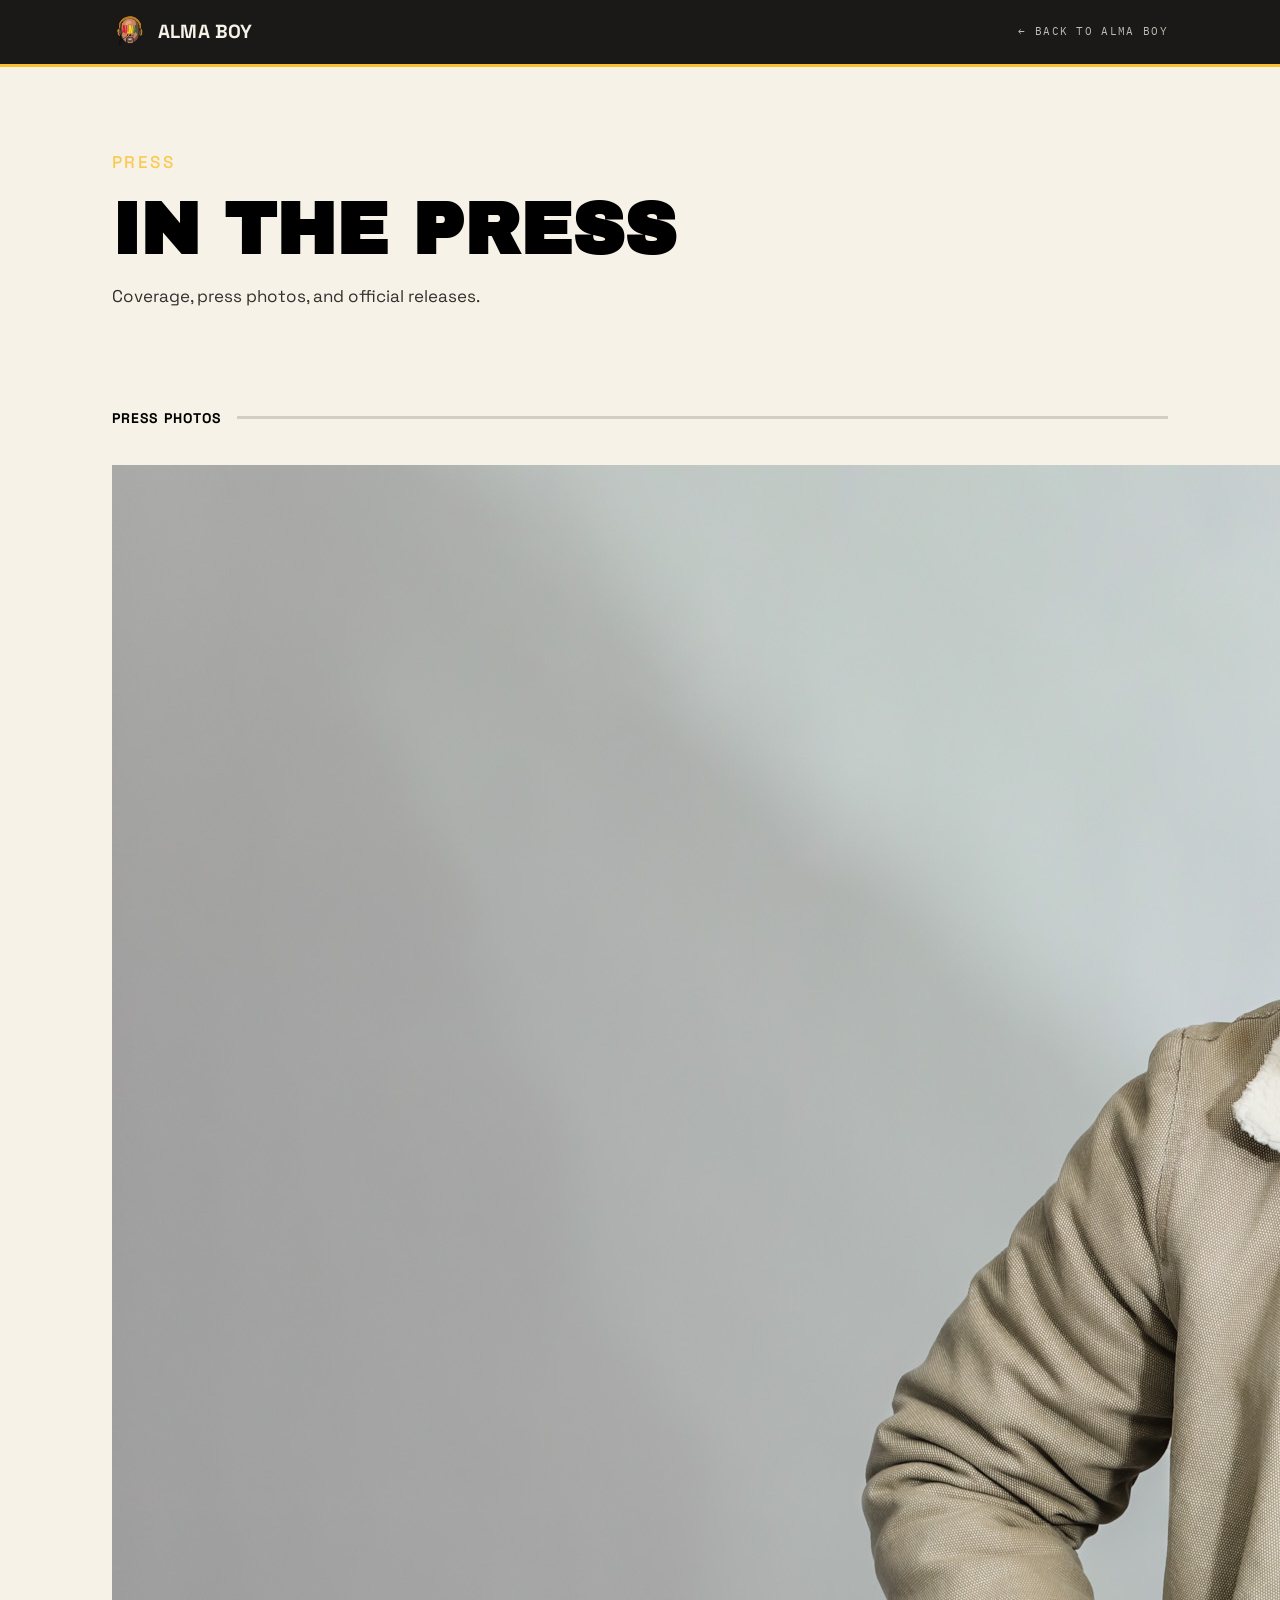
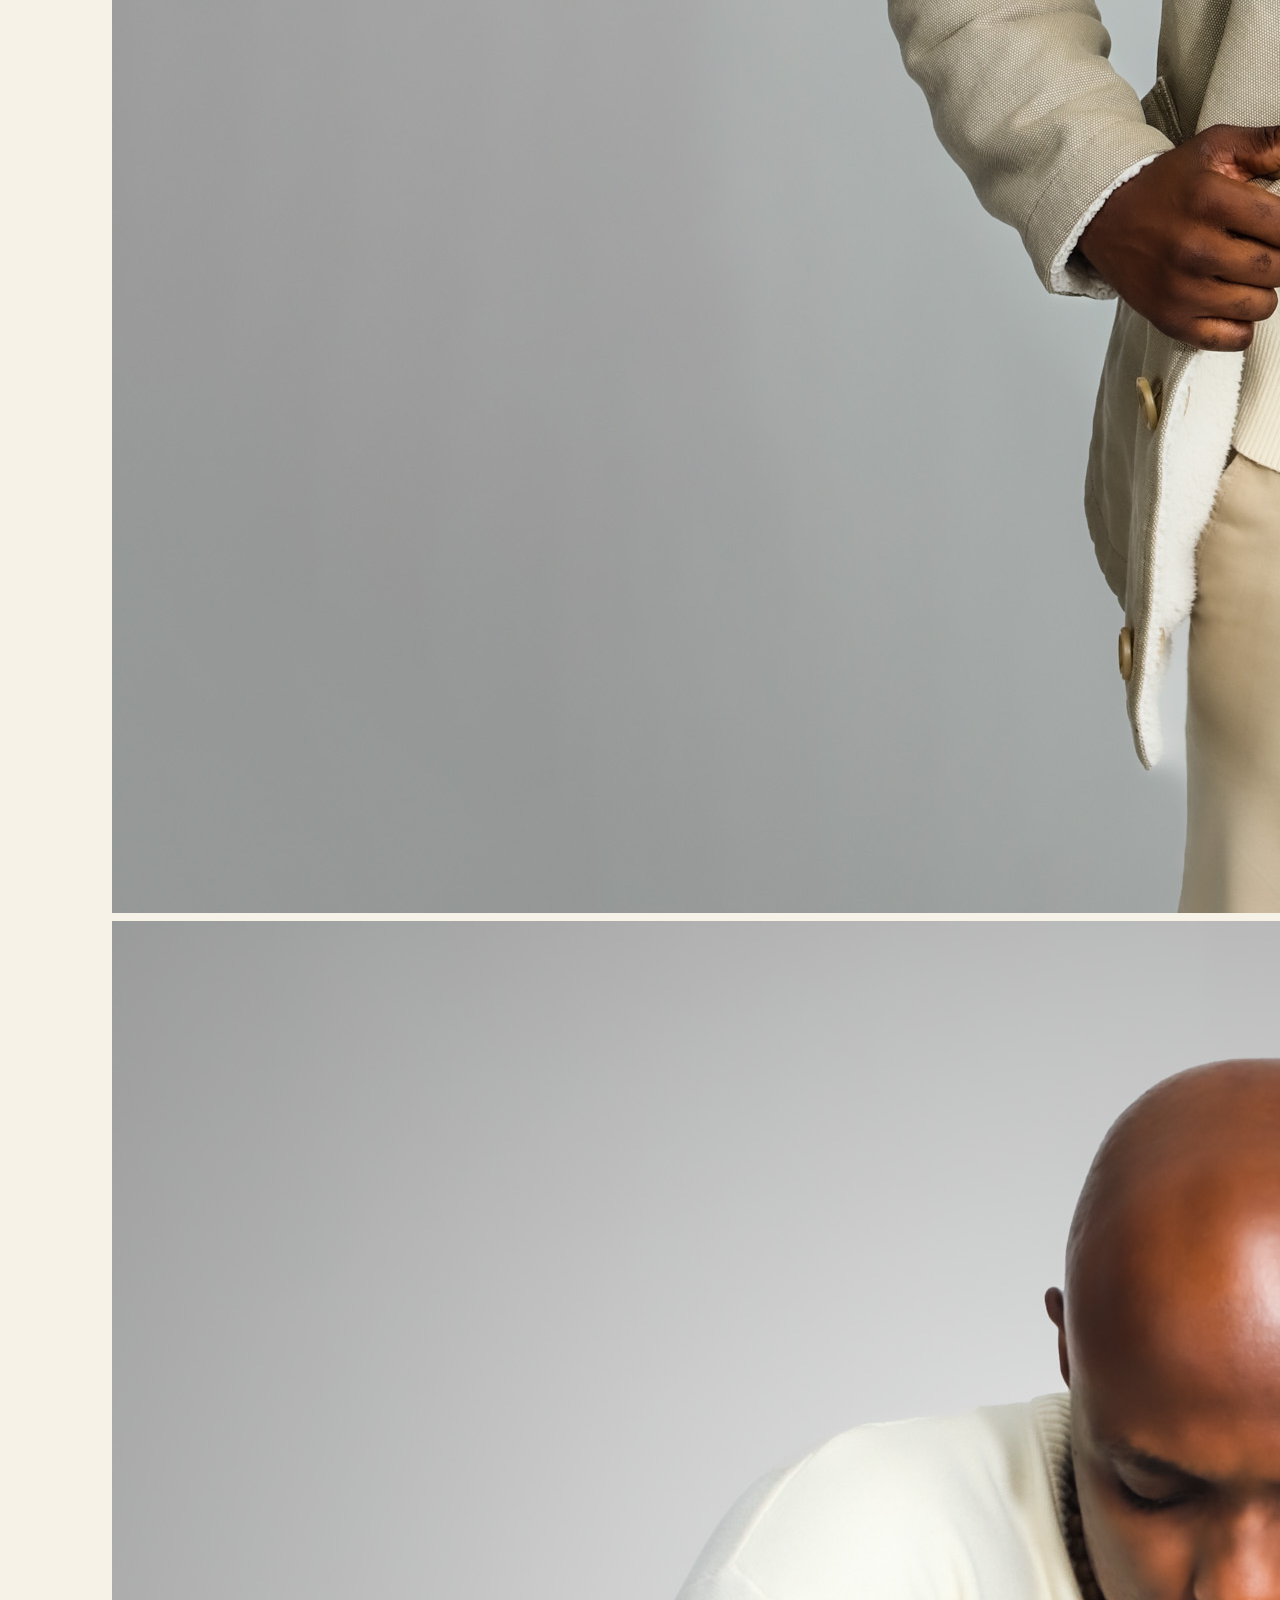
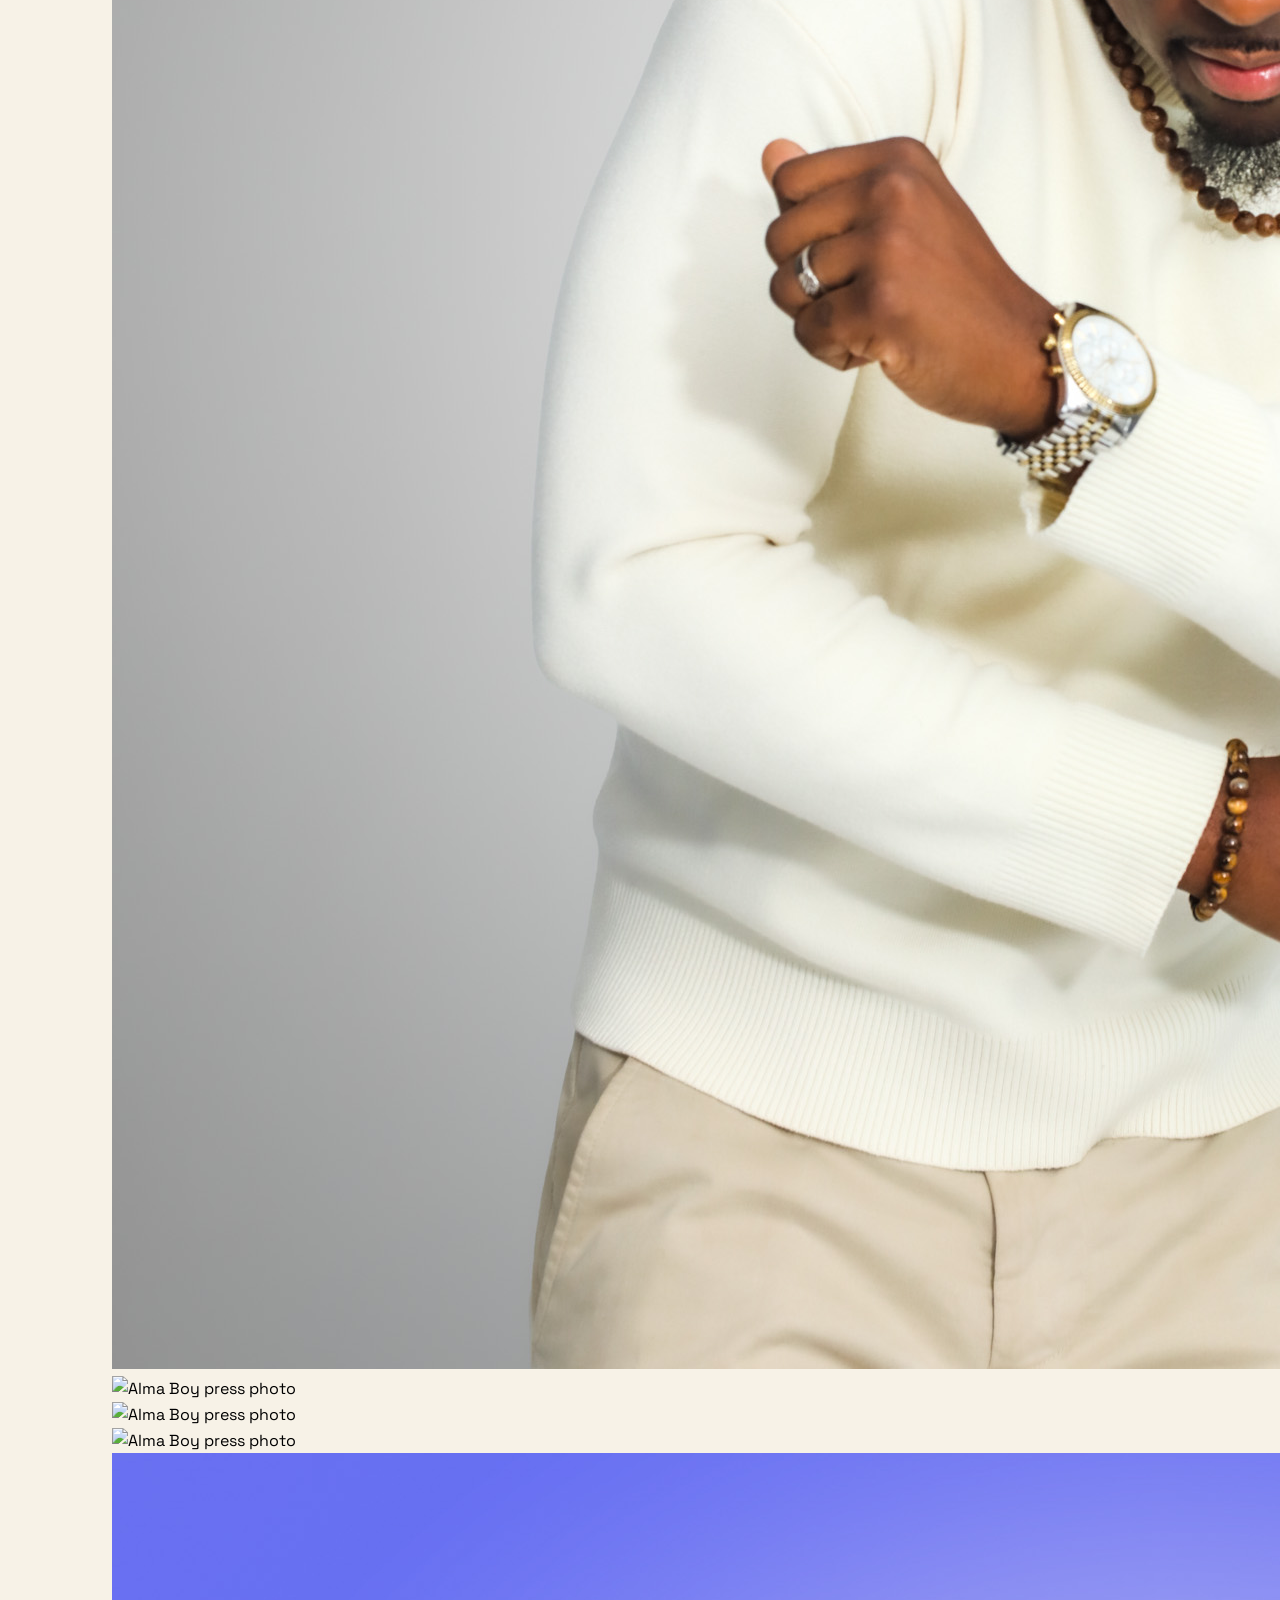
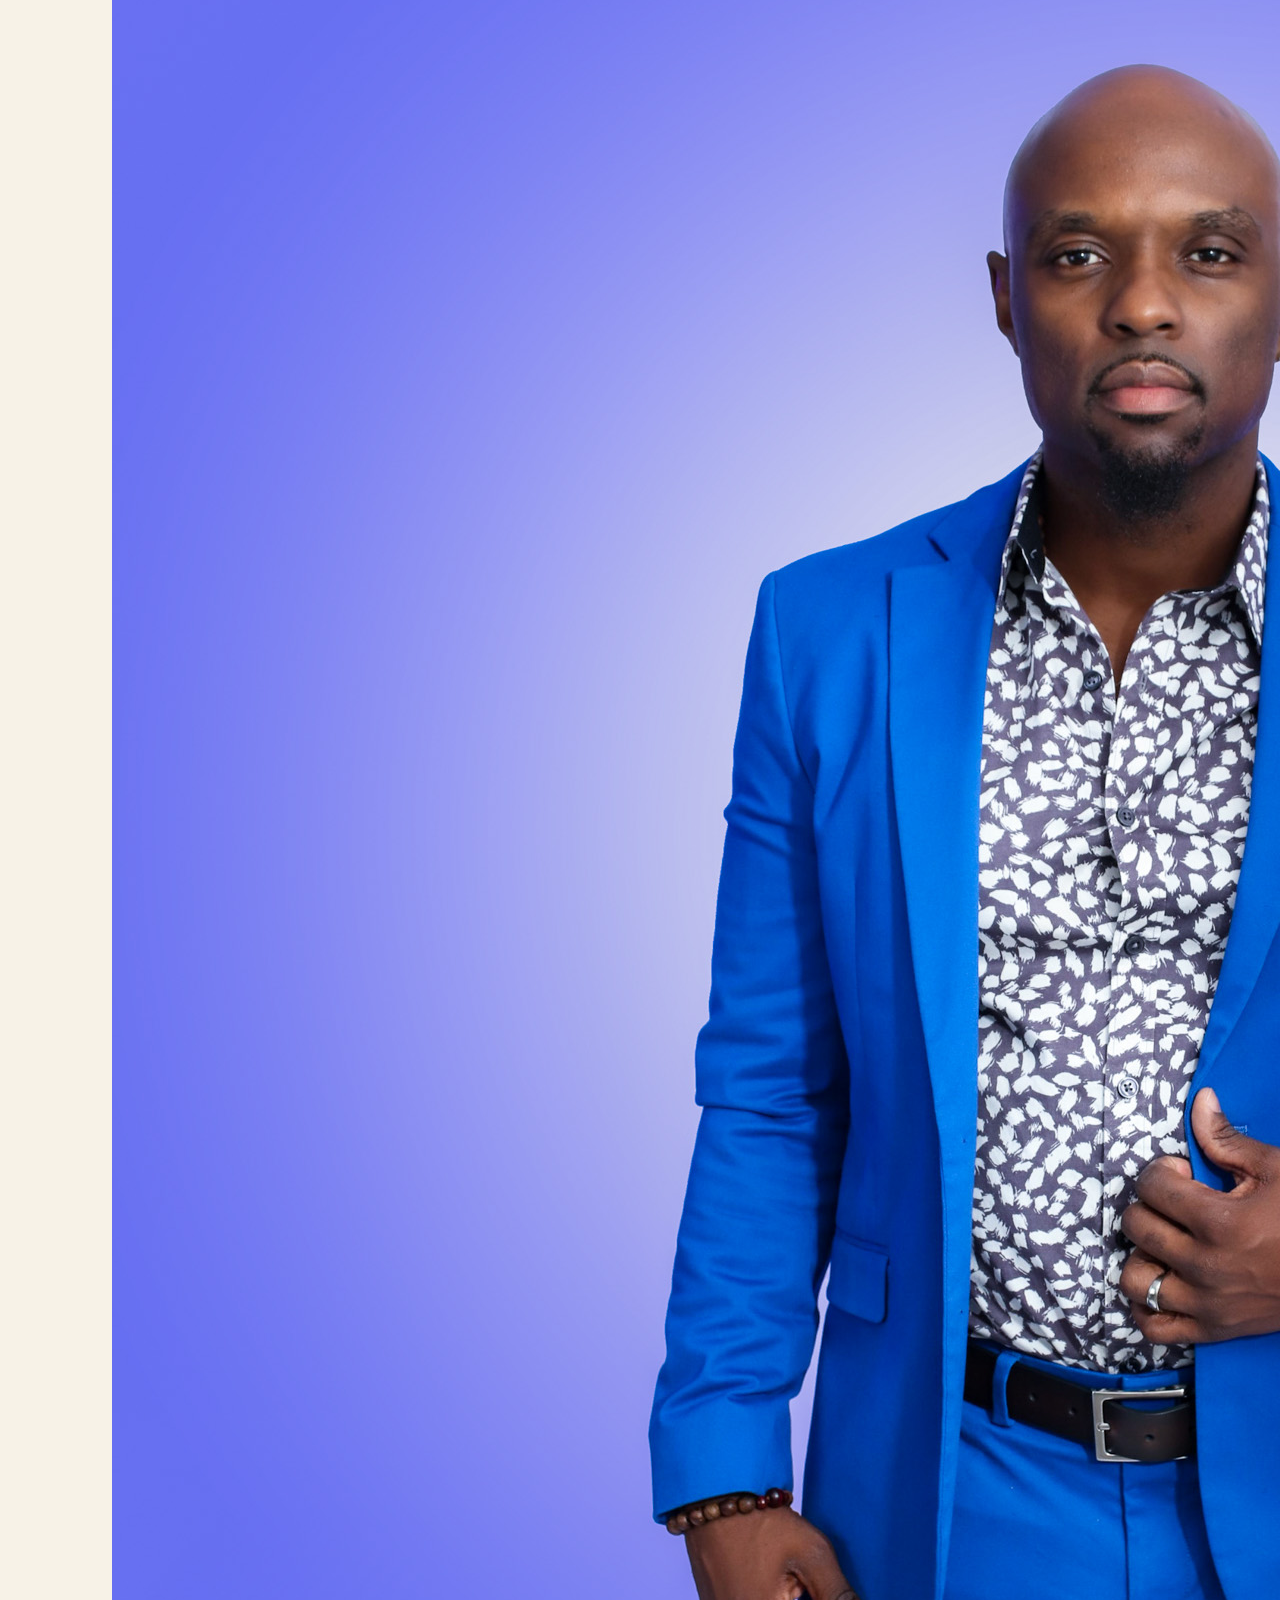
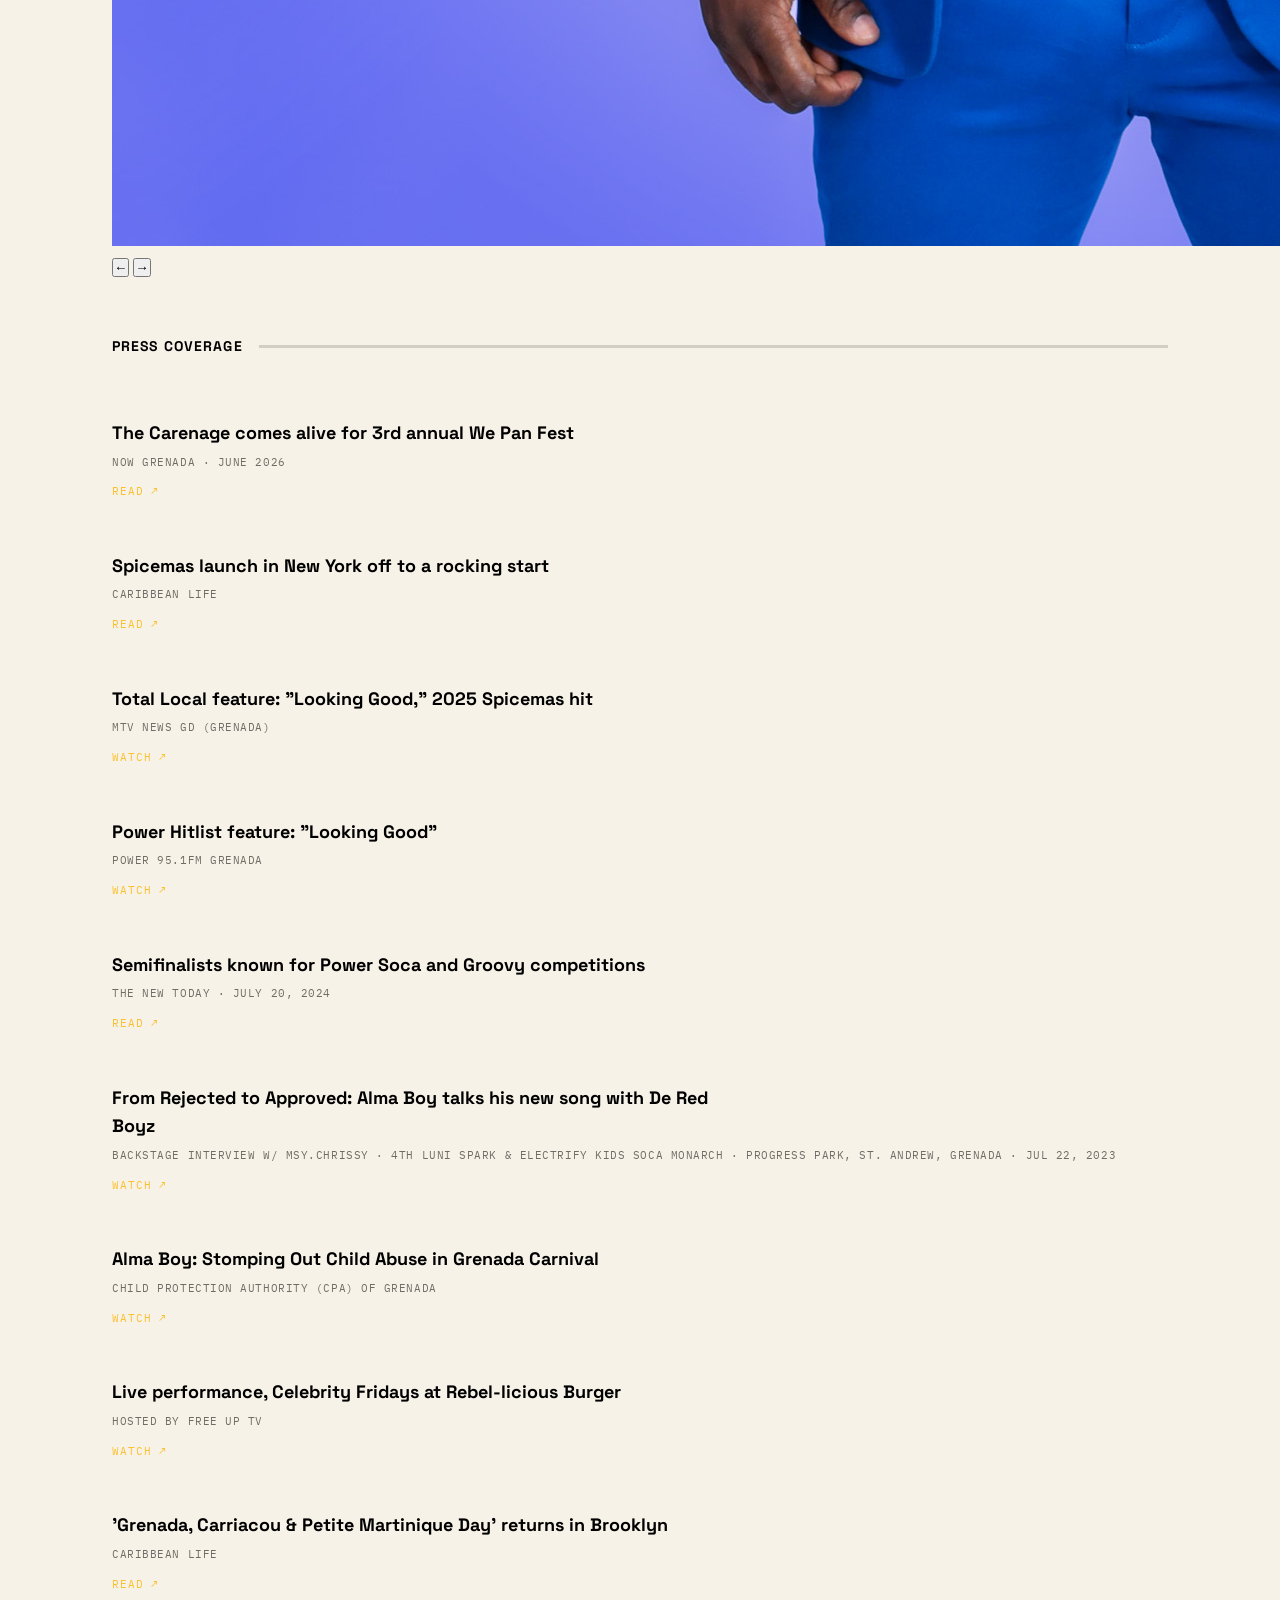
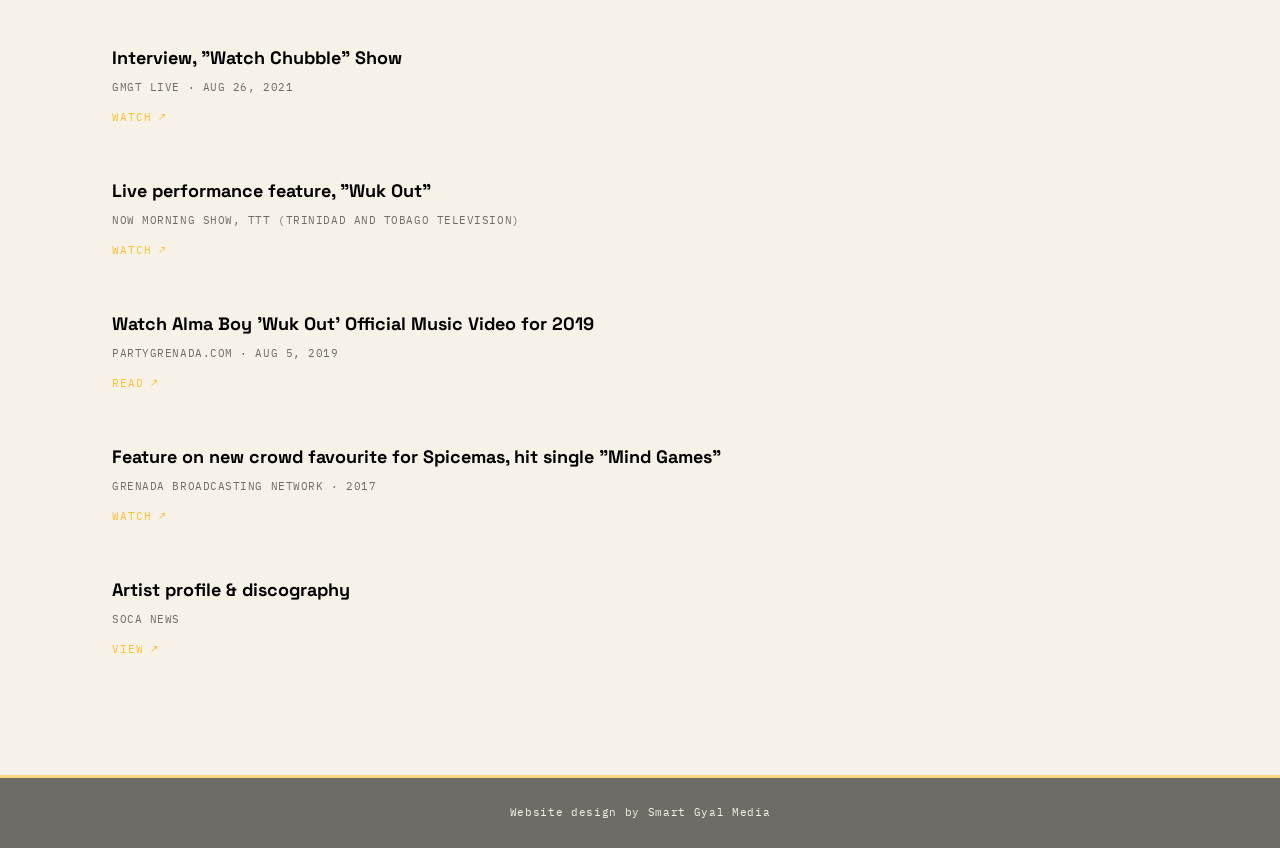
==== press.html @ 11a3b1d7 "almaboy website" ====
<!DOCTYPE html>
<html lang="en">
<head>

  <meta charset="UTF-8">
  <meta name="viewport" content="width=device-width, initial-scale=1.0">
  <title>Alma Boy — Press</title>

  <!-- Fonts -->
  <link rel="preconnect" href="https://fonts.googleapis.com">
  <link rel="preconnect" href="https://fonts.gstatic.com" crossorigin>
  <link href="https://fonts.googleapis.com/css2?family=Archivo+Black&family=Space+Grotesk:wght@400;500;700&family=IBM+Plex+Mono:wght@400;500&display=swap" rel="stylesheet">

  <!-- Site stylesheet (shared by every page) -->
  <link rel="stylesheet" href="css/style.css">

</head>
<body>


  <!-- ============================================================
       NAV
       ============================================================ -->

  <nav>
    <div class="wrap">

      <a href="index.html" class="nav-mark">
        <img class="nav-logo" src="images/logo.png" alt="Alma Boy logo">
        Alma Boy
      </a>

      <a href="index.html" class="back-link">&#8592; Back to Alma Boy</a>

    </div>
  </nav>


  <!-- ============================================================
       PAGE HEADER
       ============================================================ -->

  <header class="page-head">
    <div class="wrap">

      <p class="kicker-label">Press</p>
      <h1>In The Press</h1>
      <p>Coverage, press photos, and official releases.</p>

    </div>
  </header>


  <!-- ============================================================
       MAIN CONTENT
       ============================================================ -->

  <main>
    <div class="wrap">


      <!-- ============================================================
           PRESS PHOTOS
           Same photos as the homepage carousel, full size, downloadable.
           ============================================================ -->

      <div class="eyebrow-row" style="margin-top:0;"><h2>Press photos</h2><div class="rule"></div></div>

      <div class="gallery-carousel" id="pressPhotoCarousel">

        <div class="slide photo-tile">
          <img src="images/press-1.jpg" alt="Alma Boy press photo">
          <a href="images/press-1.jpg" download class="download-link">Download &#8595;</a>
        </div>

        <div class="slide photo-tile">
          <img src="images/press-2.jpg" alt="Alma Boy press photo">
          <a href="images/press-2.jpg" download class="download-link">Download &#8595;</a>
        </div>

        <div class="slide photo-tile">
          <img src="images/press-3.jpg" alt="Alma Boy press photo">
          <a href="images/press-3.jpg" download class="download-link">Download &#8595;</a>
        </div>

        <div class="slide photo-tile">
          <img src="images/press-4.jpg" alt="Alma Boy press photo">
          <a href="images/press-4.jpg" download class="download-link">Download &#8595;</a>
        </div>

        <div class="slide photo-tile">
          <img src="images/press-5.jpg" alt="Alma Boy press photo">
          <a href="images/press-5.jpg" download class="download-link">Download &#8595;</a>
        </div>

        <div class="slide photo-tile">
          <img src="images/press-6.jpg" alt="Alma Boy press photo">
          <a href="images/press-6.jpg" download class="download-link">Download &#8595;</a>
        </div>

      </div>

      <div class="carousel-controls">
        <div class="carousel-arrows">
          <button class="carousel-btn" id="pressPrev" aria-label="Previous photo">&#8592;</button>
          <button class="carousel-btn" id="pressNext" aria-label="Next photo">&#8594;</button>
        </div>
      </div>


      <!-- ============================================================
           PRESS COVERAGE
           Most recent first.
           ============================================================ -->

        <div class="eyebrow-row" style="margin-top:56px;"><h2>Press coverage</h2><div class="rule"></div></div>

      <div class="press-list">

        <div class="press-row">
          <div>
            <div class="press-headline">The Carenage comes alive for 3rd annual We Pan Fest</div>
            <div class="press-meta">NOW Grenada &middot; June 2026</div>
          </div>
          <a class="press-link" href="https://nowgrenada.com/2026/06/the-carenage-comes-alive-for-3rd-annual-we-pan-fest/" target="_blank" rel="noopener">Read &#8599;</a>
        </div>

        <div class="press-row">
          <div>
            <div class="press-headline">Spicemas launch in New York off to a rocking start</div>
            <div class="press-meta">Caribbean Life</div>
          </div>
          <a class="press-link" href="https://www.caribbeanlife.com/spicemas-launches-new-york-off-to-a-rocking-start/" target="_blank" rel="noopener">Read &#8599;</a>
        </div>

        <div class="press-row">
          <div>
            <div class="press-headline">Total Local feature: "Looking Good," 2025 Spicemas hit</div>
            <div class="press-meta">MTV News GD (Grenada)</div>
          </div>
          <a class="press-link" href="https://www.facebook.com/watch/?v=1730804671146435" target="_blank" rel="noopener">Watch &#8599;</a>
        </div>

        <div class="press-row">
          <div>
            <div class="press-headline">Power Hitlist feature: "Looking Good"</div>
            <div class="press-meta">Power 95.1FM Grenada</div>
          </div>
          <a class="press-link" href="https://www.facebook.com/reel/682459907607374" target="_blank" rel="noopener">Watch &#8599;</a>
        </div>

        <div class="press-row">
          <div>
            <div class="press-headline">Semifinalists known for Power Soca and Groovy competitions</div>
            <div class="press-meta">The New Today &middot; July 20, 2024</div>
          </div>
          <a class="press-link" href="https://www.thenewtodaygrenada.com/local-news/semifinalists-known-for-power-soca-and-groovy-competitions/" target="_blank" rel="noopener">Read &#8599;</a>
        </div>

        <div class="press-row">
          <div>
            <div class="press-headline">From Rejected to Approved: Alma Boy talks his new song with De Red Boyz</div>
            <div class="press-meta">Backstage interview w/ Msy.chrissy &middot; 4th Luni Spark &amp; Electrify Kids Soca Monarch &middot; Progress Park, St. Andrew, Grenada &middot; Jul 22, 2023</div>
          </div>
          <a class="press-link" href="https://www.youtube.com/watch?v=nxQoPe0f6sI" target="_blank" rel="noopener">Watch &#8599;</a>
        </div>

        <div class="press-row">
          <div>
            <div class="press-headline">Alma Boy: Stomping Out Child Abuse in Grenada Carnival</div>
            <div class="press-meta">Child Protection Authority (CPA) of Grenada</div>
          </div>
          <a class="press-link" href="https://www.tiktok.com/@cpagrenada/video/7410411896655940870" target="_blank" rel="noopener">Watch &#8599;</a>
        </div>

        <div class="press-row">
          <div>
            <div class="press-headline">Live performance, Celebrity Fridays at Rebel-licious Burger</div>
            <div class="press-meta">Hosted by Free Up TV</div>
          </div>
          <a class="press-link" href="https://www.youtube.com/watch?v=X0GKJT1b2WU" target="_blank" rel="noopener">Watch &#8599;</a>
        </div>

        <div class="press-row">
          <div>
            <div class="press-headline">'Grenada, Carriacou &amp; Petite Martinique Day' returns in Brooklyn</div>
            <div class="press-meta">Caribbean Life</div>
          </div>
          <a class="press-link" href="https://www.caribbeanlife.com/grenada-carriacou-petite-martinique-day-returns-in-brooklyn/" target="_blank" rel="noopener">Read &#8599;</a>
        </div>

        <div class="press-row">
          <div>
            <div class="press-headline">Interview, "Watch Chubble" Show</div>
            <div class="press-meta">GMGT Live &middot; Aug 26, 2021</div>
          </div>
          <a class="press-link" href="https://www.youtube.com/watch?v=lAfJ-Vy4jiY" target="_blank" rel="noopener">Watch &#8599;</a>
        </div>

        <div class="press-row">
          <div>
            <div class="press-headline">Live performance feature, "Wuk Out"</div>
            <div class="press-meta">NOW Morning Show, TTT (Trinidad and Tobago Television)</div>
          </div>
          <a class="press-link" href="https://www.facebook.com/watch/?v=806679196411560" target="_blank" rel="noopener">Watch &#8599;</a>
        </div>

        <div class="press-row">
          <div>
            <div class="press-headline">Watch Alma Boy 'Wuk Out' Official Music Video for 2019</div>
            <div class="press-meta">Partygrenada.com &middot; Aug 5, 2019</div>
          </div>
          <a class="press-link" href="https://www.partygrenada.com/news/watch-alma-boy-wuk-out-official-music-video-for-2019/" target="_blank" rel="noopener">Read &#8599;</a>
        </div>

        <div class="press-row">
          <div>
            <div class="press-headline">Feature on new crowd favourite for Spicemas, hit single "Mind Games"</div>
            <div class="press-meta">Grenada Broadcasting Network &middot; 2017</div>
          </div>
          <a class="press-link" href="https://www.youtube.com/watch?v=8x5-MNEdRbA" target="_blank" rel="noopener">Watch &#8599;</a>
        </div>

        <div class="press-row">
          <div>
            <div class="press-headline">Artist profile &amp; discography</div>
            <div class="press-meta">Soca News</div>
          </div>
          <a class="press-link" href="https://socanews.com/music/artist/alma-boy/" target="_blank" rel="noopener">View &#8599;</a>
        </div>

      </div>


    </div>
  </main>


  <!-- ============================================================
       FOOTER
       ============================================================ -->

  <footer>
    Website design by Smart Gyal Media
  </footer>

<script>
    (function () {
      var car = document.getElementById('pressPhotoCarousel');
      var prev = document.getElementById('pressPrev');
      var next = document.getElementById('pressNext');

      if (car && prev && next) {
        var scrollAmt = function () {
          var slide = car.querySelector('.slide');
          return slide ? slide.offsetWidth + 18 : 300;
        };

        prev.addEventListener('click', function () { car.scrollBy({ left: -scrollAmt(), behavior: 'smooth' }); });
        next.addEventListener('click', function () { car.scrollBy({ left: scrollAmt(), behavior: 'smooth' }); });
      }
    })();
  </script>

</body>
</html>
---- css/style.css ----
/* ==========================================================================
   ALMA BOY — STYLESHEET
   Shared by every page on the site. Sections are ordered to roughly match
   the order things appear on the homepage, top to bottom.
   ========================================================================== */


/* ==========================================================================
   ROOT VARIABLES
   Change a color or font here and it updates everywhere on the site.
   ========================================================================== */

:root {
  --black: #000000;
  --cream: #F7F2E7;
  --gold: #FBC02D;
  --green: #12874B;
  --red: #D62828;

  --font-display: 'Archivo Black', sans-serif;
  --font-head: 'Space Grotesk', sans-serif;
  --font-mono: 'IBM Plex Mono', monospace;
}


/* ==========================================================================
   RESET & BASE
   ========================================================================== */

* {
  margin: 0;
  padding: 0;
  box-sizing: border-box;
}

html {
  scroll-behavior: smooth;
}

body {
  background: var(--cream);
  color: var(--black);
  font-family: var(--font-head);
  font-weight: 400;
  line-height: 1.6;
  overflow-x: hidden;
}

@media (prefers-reduced-motion: reduce) {
  html { scroll-behavior: auto; }
  * {
    animation-duration: 0.01ms !important;
    animation-iteration-count: 1 !important;
    transition-duration: 0.01ms !important;
  }
}

.wrap {
  max-width: 1120px;
  margin: 0 auto;
  padding: 0 32px;
}

section {
  padding: 76px 0;
}


/* ==========================================================================
   TAGS
   Small colored labels used all over the site (e.g. "The artist", "Soca").
   ========================================================================== */

.tag {
  position: relative;
  display: inline-flex;
  align-items: center;
  gap: 8px;
  font-family: var(--font-mono);
  font-size: 11px;
  font-weight: 500;
  letter-spacing: 0.14em;
  text-transform: uppercase;
  padding: 8px 16px;
  border-radius: 2px;
  white-space: nowrap;
}

.tag-gold { background: var(--gold); color: var(--black); }
.tag-green { background: var(--green); color: var(--cream); }
.tag-red { background: var(--red); color: var(--cream); }
.tag-line { background: transparent; border: 1.5px solid currentColor; }


/* ==========================================================================
   NAV
   Sticky bar at the top of every page. Logo + wordmark on the left,
   nav-links on the right (hidden under 720px, no mobile menu built yet).
   ========================================================================== */

nav {
  position: sticky;
  top: 0;
  z-index: 50;
  background: rgba(14, 13, 12, 0.95);
  backdrop-filter: blur(6px);
  border-bottom: 3px solid var(--gold);
}

nav .wrap {
  display: flex;
  align-items: center;
  justify-content: space-between;
  height: 64px;
}

.nav-mark {
  display: flex;
  align-items: center;
  gap: 10px;
  font-family: var(--font-head);
  font-weight: 700;
  color: var(--cream);
  font-size: 19px;
  letter-spacing: 0.01em;
  text-transform: uppercase;
  text-decoration: none;
}

.nav-logo {
  width: 36px;
  height: 36px;
  object-fit: contain;
}

.nav-links {
  display: flex;
  gap: 26px;
  list-style: none;
}

.nav-links a {
  color: var(--cream);
  text-decoration: none;
  font-family: var(--font-mono);
  font-size: 11px;
  letter-spacing: 0.12em;
  text-transform: uppercase;
  opacity: 0.75;
  transition: opacity 0.2s ease;
}

.nav-links a:hover { opacity: 1; }

@media (max-width: 720px) {
  .nav-links { display: none; }
}


/* ==========================================================================
   BUTTONS
   Shared by the hero, booking section, and anywhere else with a CTA.
   ========================================================================== */

.btn {
  display: inline-flex;
  align-items: center;
  gap: 8px;
  font-family: var(--font-mono);
  font-size: 12px;
  font-weight: 500;
  letter-spacing: 0.1em;
  text-transform: uppercase;
  padding: 15px 28px;
  border-radius: 2px;
  text-decoration: none;
  cursor: pointer;
  border: 2px solid transparent;
  transition: transform 0.15s ease;
}

.btn:hover { transform: translateY(-2px); }

.btn-solid { background: var(--gold); color: var(--black); }
.btn-line { border-color: var(--cream); color: var(--cream); }


/* ==========================================================================
   HERO
   ========================================================================== */

.hero {
  background: var(--black);
  color: var(--cream);
  position: relative;
  padding: 80px 0 0;
  overflow: hidden;
  min-height: 600px;
}

.hero-cutout {
  position: absolute;
  right: 1%;
  bottom: 0;
  height: 94%;
  width: auto;
  max-width: 54%;
  object-fit: contain;
  object-position: bottom;
  z-index: 1;
  pointer-events: none;
}

.hero-content {
  position: relative;
  z-index: 2;
  padding-bottom: 64px;
}

.hero-text {
  max-width: 560px;
}

.hero h1 {
  font-family: var(--font-display);
  font-size: clamp(54px, 9vw, 100px);
  line-height: 0.92;
  letter-spacing: -0.01em;
  margin-bottom: 20px;
  text-transform: uppercase;
}

.hero-line {
  font-family: var(--font-head);
  font-weight: 500;
  font-size: 20px;
  max-width: 460px;
  color: var(--cream);
  opacity: 0.92;
  margin-bottom: 14px;
}

.hero-sub {
  font-family: var(--font-mono);
  font-size: 13px;
  letter-spacing: 0.1em;
  color: var(--gold);
  max-width: 440px;
  margin-bottom: 30px;
}

.hero-ctas {
  display: flex;
  gap: 14px;
  flex-wrap: wrap;
}

.hero-spotify {
  max-width: 420px;
  margin-top: 18px;
}

@media (max-width: 820px) {
  .hero-cutout {
    position: static;
    display: block;
    height: auto;
    width: 70%;
    max-width: 320px;
    margin: 0 auto;
  }
  .hero-content { padding-bottom: 0; }
  .hero-text { text-align: center; margin: 0 auto; }
  .hero-line, .hero-sub { max-width: none; }
  .hero-ctas { justify-content: center; }
}


/* ==========================================================================
   PHOTO FRAME
   Shared "angled corner" image treatment, used for the hero cutout's
   frame-mate and anywhere a single portrait needs the signature clip.
   ========================================================================== */

.photo-frame {
  position: relative;
  aspect-ratio: 2 / 3;
  overflow: hidden;
  clip-path: polygon(0 0, 100% 0, 100% 100%, 34px 100%, 0 calc(100% - 34px));
}

.photo-frame img {
  width: 100%;
  height: 100%;
  object-fit: cover;
  object-position: 50% 15%;
  display: block;
}


/* ==========================================================================
   SECTION HEADERS
   The "eyebrow" kicker + rule line used at the top of every section
   (Discography, Videos, Alma Boy Live, Find Him, Press Photos, etc.)
   ========================================================================== */

.eyebrow-row {
  display: flex;
  align-items: center;
  gap: 16px;
  margin-bottom: 36px;
}

.eyebrow-row h2 {
  font-family: var(--font-head);
  font-weight: 700;
  font-size: 14px;
  letter-spacing: 0.08em;
  text-transform: uppercase;
}

.rule {
  flex: 1;
  height: 3px;
  background: currentColor;
  opacity: 0.15;
}

.kicker-label {
  font-family: var(--font-mono);
  font-size: 12px;
  letter-spacing: 0.14em;
  text-transform: uppercase;
  color: var(--gold);
  margin-bottom: 20px;
  font-weight: 500;
}

.see-all-link {
  display: inline-flex;
  align-items: center;
  gap: 8px;
  font-family: var(--font-mono);
  font-size: 12px;
  font-weight: 500;
  letter-spacing: 0.1em;
  text-transform: uppercase;
  color: var(--gold);
  text-decoration: none;
  margin-top: 40px;
  transition: transform 0.15s ease;
}

.see-all-link:hover { transform: translateX(4px); }


/* ==========================================================================
   BIO SECTION
   ========================================================================== */

.bio {
  background: var(--cream);
  position: relative;
  overflow: hidden;
  padding: 76px 0 0;
}

.bio .wrap {
  position: relative;
  z-index: 2;
  padding-bottom: 76px;
}

.bio-image {
  position: absolute;
  right: 1%;
  bottom: 0;
  height: 90%;
  width: auto;
  max-width: 42%;
  z-index: 1;
  pointer-events: none;
}

.bio-image img {
  width: 100%;
  height: 100%;
  object-fit: contain;
  object-position: bottom;
  display: block;
}

.bio-text {
  max-width: 600px;
}

.real-name {
  font-family: var(--font-head);
  font-weight: 700;
  font-size: clamp(22px, 3vw, 32px);
  letter-spacing: 0.01em;
  text-transform: uppercase;
  color: var(--green);
  margin-bottom: 14px;
  margin-top: 20px;
}

.bio-heading {
  font-family: var(--font-display);
  font-size: clamp(30px, 4vw, 44px);
  line-height: 0.98;
  text-transform: uppercase;
  margin-bottom: 26px;
}

.bio-copy-full {
  max-width: 520px;
  margin-bottom: 36px;
}

.bio-copy-full p {
  font-size: 17px;
  font-weight: 400;
  margin-bottom: 20px;
}

.statement {
  font-family: var(--font-head);
  font-weight: 700;
  font-size: 24px;
  max-width: 520px;
  padding-top: 22px;
  border-top: 4px solid var(--gold);
  text-transform: uppercase;
  line-height: 1.25;
}

@media (max-width: 820px) {
  .bio-image {
    position: static;
    height: auto;
    width: 60%;
    max-width: 280px;
    margin: 0 auto 24px;
  }
  .bio .wrap { padding-bottom: 40px; }
  .bio-text { text-align: center; margin: 0 auto; }
}


/* ==========================================================================
   DISCOGRAPHY SECTION
   ========================================================================== */

.discog {
  background: var(--black);
  color: var(--cream);
}

.chip-row {
  display: flex;
  gap: 12px;
  flex-wrap: wrap;
  margin-bottom: 48px;
}

.cover-grid {
  display: grid;
  grid-template-columns: repeat(3, 1fr);
  gap: 20px;
  margin-bottom: 48px;
}

.cover-art {
  aspect-ratio: 1 / 1;
  overflow: hidden;
  margin-bottom: 10px;
}

.cover-art img {
  width: 100%;
  height: 100%;
  object-fit: cover;
  display: block;
  transform: scale(1.06);
}

.cover-item h4 {
  font-family: var(--font-head);
  font-weight: 700;
  font-size: 16px;
  margin-bottom: 4px;
}

.cover-item p {
  font-family: var(--font-mono);
  font-size: 11px;
  letter-spacing: 0.04em;
  opacity: 0.55;
  text-transform: uppercase;
}

/* Used only for tracks that don't have cover art yet. */
.cover-placeholder {
  width: 100%;
  height: 100%;
  border: 1.5px dashed rgba(247, 242, 231, 0.4);
  display: flex;
  flex-direction: column;
  align-items: center;
  justify-content: center;
  gap: 8px;
  background: rgba(247, 242, 231, 0.03);
}

.cover-placeholder svg {
  width: 26px;
  height: 26px;
  stroke: var(--gold);
}

.cover-placeholder span {
  font-family: var(--font-mono);
  font-size: 9px;
  letter-spacing: 0.06em;
  text-transform: uppercase;
  opacity: 0.5;
  text-align: center;
  padding: 0 10px;
}

@media (max-width: 760px) {
  .cover-grid { grid-template-columns: repeat(2, 1fr); }
}

@media (max-width: 480px) {
  .cover-grid { grid-template-columns: 1fr; }
}


/* ==========================================================================
   VIDEOS SECTION
   ========================================================================== */

.videos {
  background: var(--black);
  color: var(--cream);
}

.video-grid {
  display: grid;
  grid-template-columns: 1fr 1fr;
  gap: 32px;
}

.video-frame {
  position: relative;
  aspect-ratio: 16 / 9;
  overflow: hidden;
  background: #000;
}

.video-frame iframe {
  position: absolute;
  top: 0;
  left: 0;
  width: 100%;
  height: 100%;
  border: 0;
  display: block;
}

.video-item h4 {
  font-family: var(--font-head);
  font-weight: 700;
  font-size: 17px;
  margin-top: 16px;
  margin-bottom: 2px;
}

.video-item p {
  font-family: var(--font-mono);
  font-size: 11px;
  letter-spacing: 0.06em;
  text-transform: uppercase;
  opacity: 0.55;
}

@media (max-width: 760px) {
  .video-grid { grid-template-columns: 1fr; }
}


/* ==========================================================================
   ALMA BOY LIVE SECTION
   Horizontal carousel of event flyers.
   ========================================================================== */

.live {
  background: var(--cream);
}

.live-carousel {
  display: flex;
  gap: 18px;
  overflow-x: auto;
  scroll-snap-type: x mandatory;
  padding-bottom: 10px;
  scrollbar-width: none;
}

.live-carousel::-webkit-scrollbar { display: none; }

.live-carousel .flyer-slide {
  flex: 0 0 auto;
  width: 260px;
  scroll-snap-align: start;
}

.live-carousel .flyer-frame {
  aspect-ratio: 4 / 5;
  background: var(--black);
  overflow: hidden;
  display: flex;
  align-items: center;
  justify-content: center;
  clip-path: polygon(0 0, 100% 0, 100% 100%, 20px 100%, 0 calc(100% - 20px));
}

.live-carousel .flyer-frame img {
  width: 100%;
  height: 100%;
  object-fit: contain;
  display: block;
}

.flyer-slide h4 {
  font-family: var(--font-head);
  font-weight: 700;
  font-size: 14px;
  margin-top: 12px;
  margin-bottom: 2px;
}

.flyer-slide p {
  font-family: var(--font-mono);
  font-size: 10px;
  letter-spacing: 0.05em;
  text-transform: uppercase;
  opacity: 0.55;
}


/* ==========================================================================
   FIND HIM SECTION
   "Connect" social cards + "Listen" streaming links.
   ========================================================================== */

.socials {
  background: var(--black);
  color: var(--cream);
}

.social-grid {
  display: grid;
  grid-template-columns: repeat(4, 1fr);
  gap: 18px;
}

.social-card {
  display: flex;
  flex-direction: column;
}

.social-photo {
  aspect-ratio: 1 / 1;
  overflow: hidden;
}

.social-photo img {
  width: 100%;
  height: 100%;
  object-fit: cover;
  object-position: center 25%;
  display: block;
}

.social-info {
  padding: 18px 4px;
  display: flex;
  flex-direction: column;
  gap: 6px;
}

.social-card .platform {
  font-family: var(--font-mono);
  font-size: 11px;
  letter-spacing: 0.12em;
  text-transform: uppercase;
  margin-bottom: 2px;
  font-weight: 500;
}

.social-card .handle {
  font-family: var(--font-head);
  font-weight: 700;
  font-size: 21px;
}

.social-card .subhandle {
  font-family: var(--font-mono);
  font-size: 11px;
  opacity: 0.55;
  margin-bottom: 6px;
}

.social-card a {
  font-family: var(--font-mono);
  font-size: 11px;
  letter-spacing: 0.06em;
  text-transform: uppercase;
  color: var(--cream);
  opacity: 0.75;
  text-decoration: none;
  font-weight: 500;
}

.social-card a:hover { opacity: 1; }

.listen-row {
  display: flex;
  gap: 12px;
  flex-wrap: wrap;
}

.listen-pill {
  font-family: var(--font-mono);
  font-size: 12px;
  font-weight: 500;
  letter-spacing: 0.08em;
  text-transform: uppercase;
  padding: 12px 22px;
  border: 2px solid rgba(247, 242, 231, 0.35);
  color: var(--cream);
  text-decoration: none;
  transition: transform 0.15s ease, border-color 0.15s ease;
}

.listen-pill:hover {
  transform: translateY(-2px);
  border-color: var(--gold);
}

@media (max-width: 900px) {
  .social-grid { grid-template-columns: repeat(2, 1fr); }
}

@media (max-width: 480px) {
  .social-grid { grid-template-columns: 1fr; }
}


/* ==========================================================================
   PRESS SECTION (homepage featured interview)
   A single spotlighted video, not a carousel, this section's job is to
   say "here's real press" and hand off to press.html for the rest.
   ========================================================================== */

.gallery {
  background: var(--cream);
}

.press-feature-video {
  max-width: 640px;
  margin-bottom: 16px;
}

.press-feature-caption {
  font-family: var(--font-mono);
  font-size: 12px;
  letter-spacing: 0.05em;
  text-transform: uppercase;
  opacity: 0.6;
  margin-bottom: 40px;
}


/* ==========================================================================
   BOOKING SECTION
   ========================================================================== */

.booking {
  background: var(--black);
  color: var(--cream);
  text-align: center;
  padding: 88px 0 48px;
  position: relative;
}

.booking h2 {
  font-family: var(--font-display);
  font-size: clamp(34px, 5vw, 54px);
  line-height: 1.02;
  max-width: 760px;
  margin: 22px auto 18px;
  text-transform: uppercase;
  color: var(--green);
}

.booking p {
  font-weight: 400;
  font-size: 17px;
  max-width: 460px;
  margin: 0 auto 36px;
  opacity: 0.85;
}

.booking-details {
  display: flex;
  justify-content: center;
  gap: 32px;
  flex-wrap: wrap;
  font-family: var(--font-mono);
  font-size: 12px;
  letter-spacing: 0.06em;
  margin-top: 36px;
  opacity: 0.7;
}


/* ==========================================================================
   FOOTER
   ========================================================================== */

footer {
  text-align: center;
  padding: 26px 0;
  font-family: var(--font-mono);
  font-size: 11px;
  letter-spacing: 0.06em;
  color: var(--cream);
  opacity: 0.55;
  background: var(--black);
  border-top: 3px solid var(--gold);
}


/* ==========================================================================
   WAVEFORM (currently unused, kept in case it comes back)
   ========================================================================== */

.waveform {
  display: flex;
  align-items: flex-end;
  gap: 3px;
  height: 36px;
  padding: 0 32px;
  max-width: 1120px;
  margin: 0 auto;
  overflow: hidden;
}

.waveform i {
  flex: 1;
  max-width: 6px;
  border-radius: 1px;
  animation: pulse 1.6s ease-in-out infinite;
}

.waveform i:nth-child(3n) { background: var(--gold); }
.waveform i:nth-child(3n+1) { background: var(--green); }
.waveform i:nth-child(3n+2) { background: var(--red); }

@keyframes pulse {
  0%, 100% { transform: scaleY(0.3); }
  50% { transform: scaleY(1); }
}


/* ==========================================================================
   PRESS PAGE (press.html)
   Page header + back-link are shared with every sub-page (Contact,
   Discography, Bio) once those exist. Photo carousel reuses
   .gallery-carousel / .slide from the homepage, .photo-tile only adds
   the hover-to-download button on top.
   ========================================================================== */

.page-head {
  padding: 64px 0 40px;
  border-bottom: 1px solid rgba(247, 242, 231, 0.15);
}

.page-head h1 {
  font-family: var(--font-display);
  font-size: clamp(40px, 7vw, 72px);
  line-height: 0.95;
  text-transform: uppercase;
}

.page-head p {
  font-family: var(--font-head);
  font-size: 17px;
  opacity: 0.8;
  max-width: 520px;
  margin-top: 18px;
}

.back-link {
  font-family: var(--font-mono);
  font-size: 11px;
  letter-spacing: 0.12em;
  text-transform: uppercase;
  color: var(--cream);
  opacity: 0.75;
  text-decoration: none;
}

.back-link:hover {
  opacity: 1;
}

main {
  padding: 56px 0 90px;
}

/* Photo carousel + hover-to-download.
   Sizing/shape comes from .gallery-carousel and .slide (already defined
   above, shared with the homepage). .photo-tile only adds the hover
   download button on top, nothing else. */

.photo-tile {
  position: relative;
}

.photo-tile .download-link {
  position: absolute;
  bottom: 0;
  left: 0;
  right: 0;
  padding: 10px;
  text-align: center;
  background: rgba(0, 0, 0, 0.85);
  color: var(--cream);
  font-family: var(--font-mono);
  font-size: 11px;
  letter-spacing: 0.08em;
  text-transform: uppercase;
  text-decoration: none;
  opacity: 0;
  transition: opacity 0.2s ease;
}

.photo-tile:hover .download-link {
  opacity: 1;
}

/* Press coverage list.
   Read/Watch link sits stacked under the source, not off to the right,
   and stays gold at rest (not just on hover) so it still reads clickable. */

.press-list {
  border-top: 1px solid rgba(247, 242, 231, 0.15);
}

.press-row {
  padding: 24px 0;
  border-bottom: 1px solid rgba(247, 242, 231, 0.15);
}

.press-row .press-headline {
  font-family: var(--font-head);
  font-weight: 700;
  font-size: 18px;
  max-width: 640px;
}

.press-row .press-meta {
  font-family: var(--font-mono);
  font-size: 11px;
  letter-spacing: 0.05em;
  text-transform: uppercase;
  opacity: 0.55;
  margin-top: 6px;
}

.press-row a.press-link {
  display: inline-block;
  font-family: var(--font-mono);
  font-size: 11px;
  letter-spacing: 0.08em;
  text-transform: uppercase;
  color: var(--gold);
  text-decoration: none;
  margin-top: 12px;
}

.press-row a.press-link:hover {
  text-decoration: underline;
}


/* ==========================================================================
   CONTACT PAGE (contact.html)
   Left-aligned booking block (unlike the homepage's centered dark
   version) + the mailing list form.
   ========================================================================== */

.contact-booking {
  padding: 0 0 60px;
  margin-top: -32px;
}

.contact-booking h2 {
  font-family: var(--font-head);
  font-weight: 700;
  font-size: clamp(24px, 3vw, 32px);
  line-height: 1.15;
  max-width: 700px;
  margin-top: 32px;
  margin-bottom: 8px;
  text-transform: uppercase;
  color: var(--green);
}

.contact-booking p {
  font-weight: 400;
  font-size: 17px;
  margin-bottom: 18px;
  opacity: 0.8;
}

.contact-booking .booking-details {
  display: flex;
  justify-content: flex-start;
  gap: 32px;
  flex-wrap: wrap;
  font-family: var(--font-mono);
  font-size: 12px;
  letter-spacing: 0.06em;
  margin-top: 28px;
  opacity: 0.65;
}

/* Mailing list form */

.mailing-form {
  max-width: 480px;
  display: flex;
  flex-direction: column;
  gap: 20px;
  margin-bottom: 40px;
}

.form-row {
  display: flex;
  flex-direction: column;
  gap: 6px;
}

.form-row label {
  font-family: var(--font-mono);
  font-size: 11px;
  letter-spacing: 0.08em;
  text-transform: uppercase;
  opacity: 0.6;
}

.form-row input {
  font-family: var(--font-head);
  font-size: 15px;
  padding: 12px 14px;
  border: 2px solid var(--black);
  background: var(--cream);
  color: var(--black);
  border-radius: 0;
}

.form-row input:focus {
  outline: none;
  border-color: var(--gold);
}

.mailing-form button {
  align-self: flex-start;
  margin-top: 8px;
}

/* ==========================================================================
   DISCOGRAPHY PAGE (discography.html)
   Dense grid, roughly a quarter the size of the homepage's featured
   covers, 6 across on desktop instead of 3.
   ========================================================================== */

.disc-grid {
  display: grid;
  grid-template-columns: repeat(6, 1fr);
  gap: 14px;
}

.disc-art {
  aspect-ratio: 1 / 1;
  overflow: hidden;
  margin-bottom: 8px;
}

.disc-art img {
  width: 100%;
  height: 100%;
  object-fit: cover;
  display: block;
}

.disc-item h4 {
  font-family: var(--font-head);
  font-weight: 700;
  font-size: 12px;
  line-height: 1.3;
}

.disc-item p {
  font-family: var(--font-mono);
  font-size: 10px;
  letter-spacing: 0.04em;
  opacity: 0.55;
  text-transform: uppercase;
  margin-top: 2px;
}

@media (max-width: 900px) {
  .disc-grid { grid-template-columns: repeat(4, 1fr); }
}

@media (max-width: 600px) {
  .disc-grid { grid-template-columns: repeat(3, 1fr); }
}

@media (max-width: 420px) {
  .disc-grid { grid-template-columns: repeat(2, 1fr); }
}
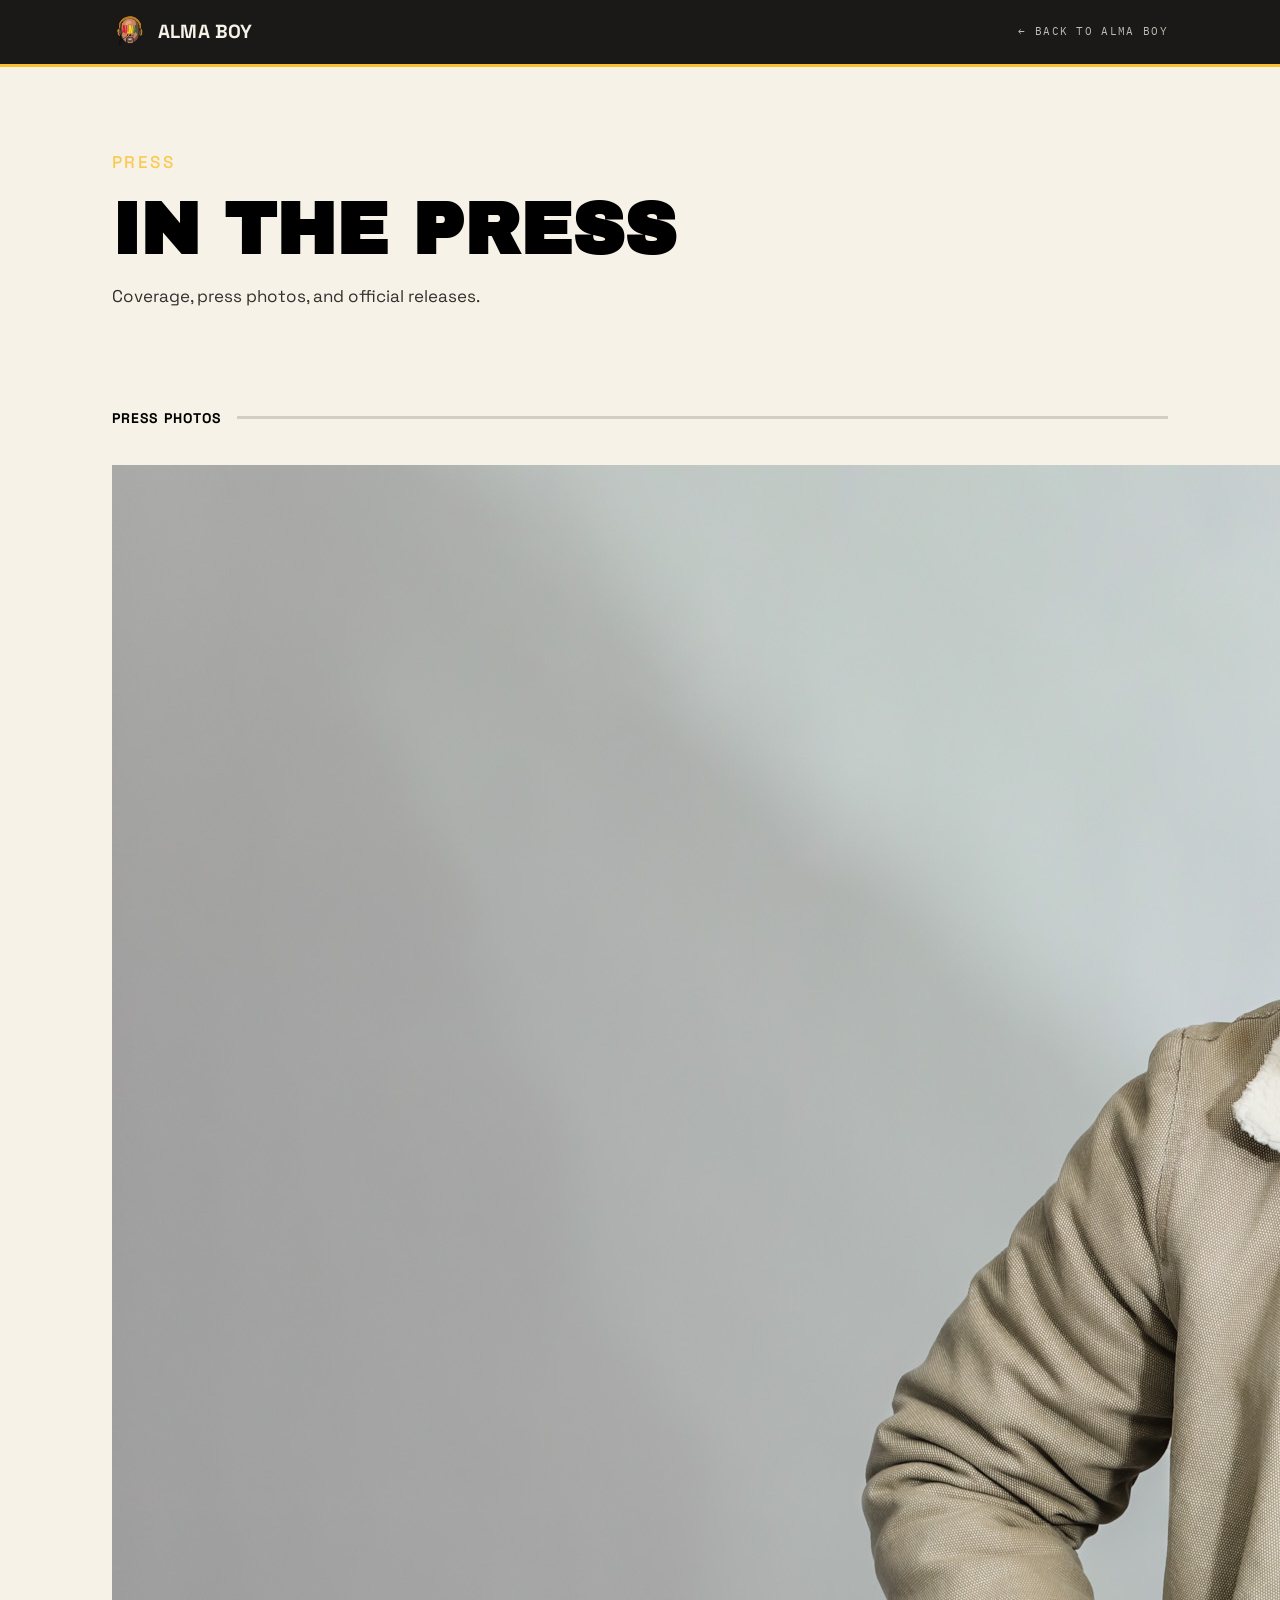
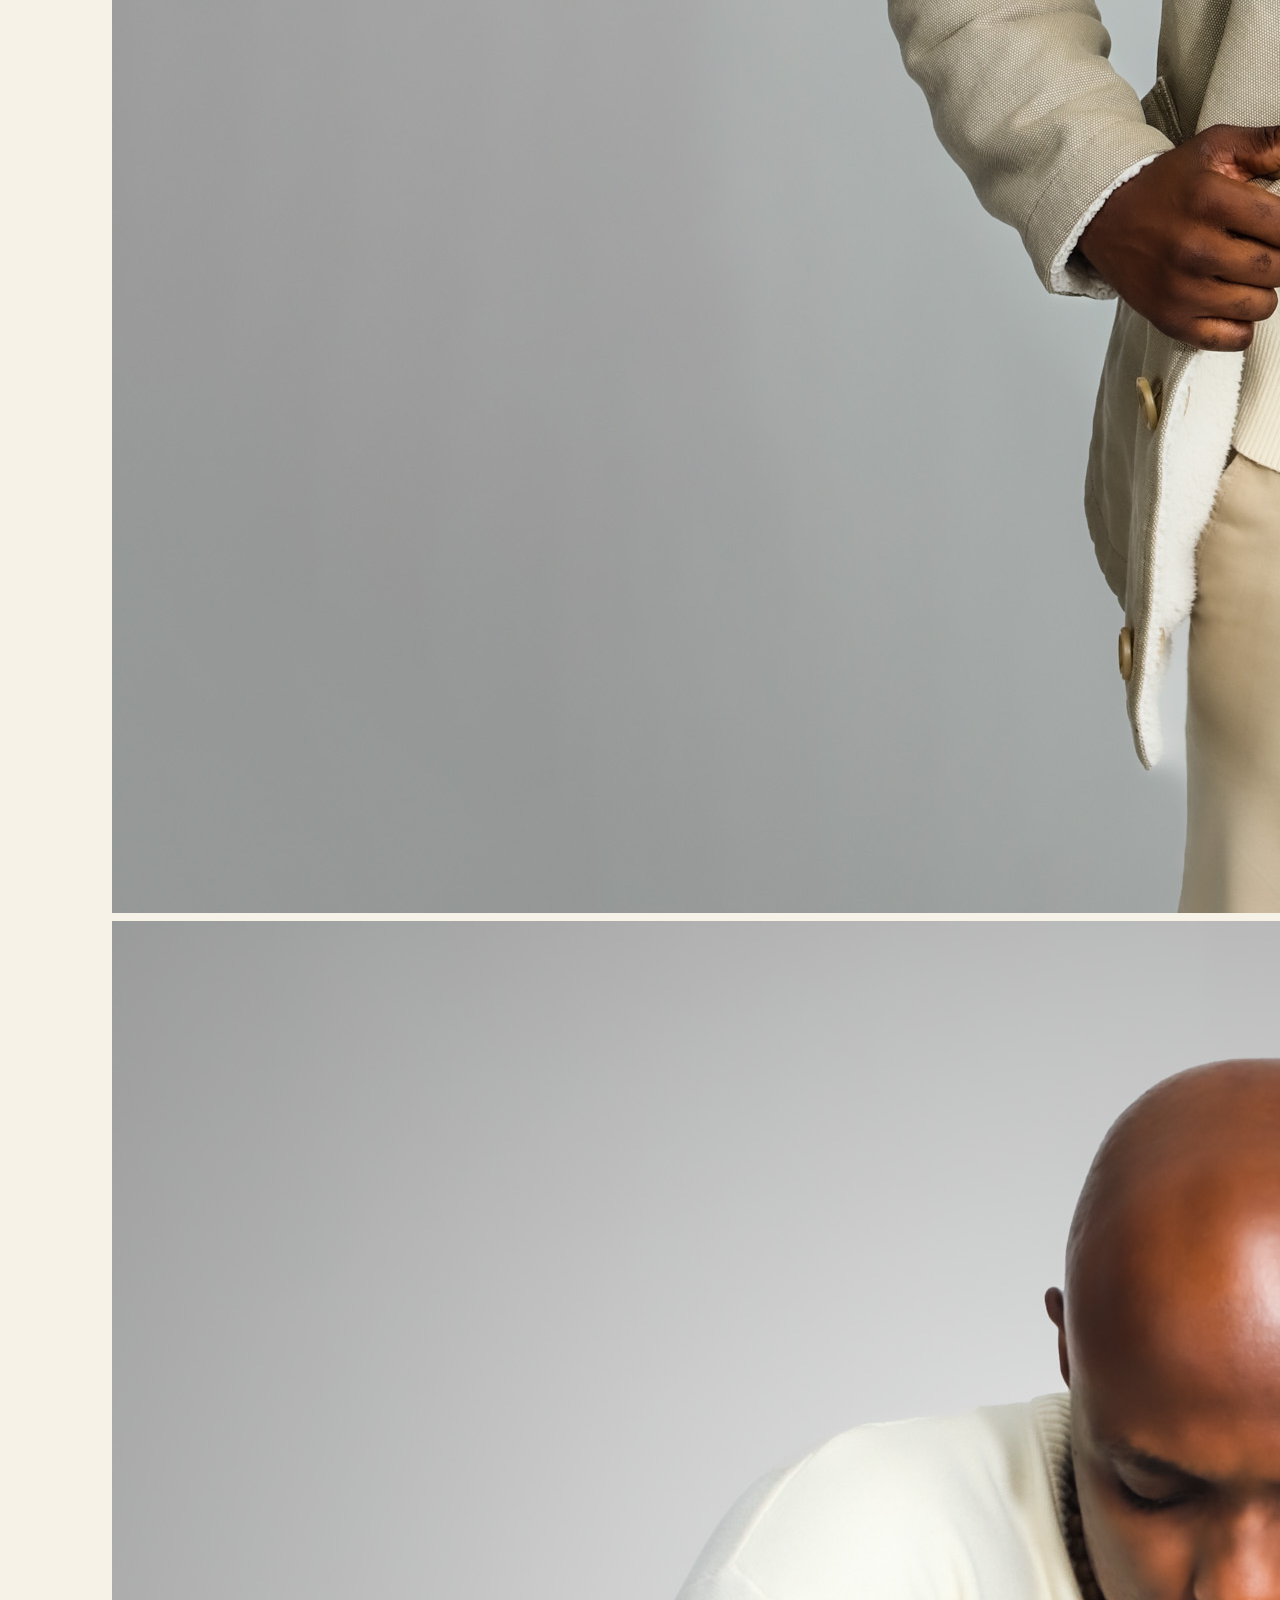
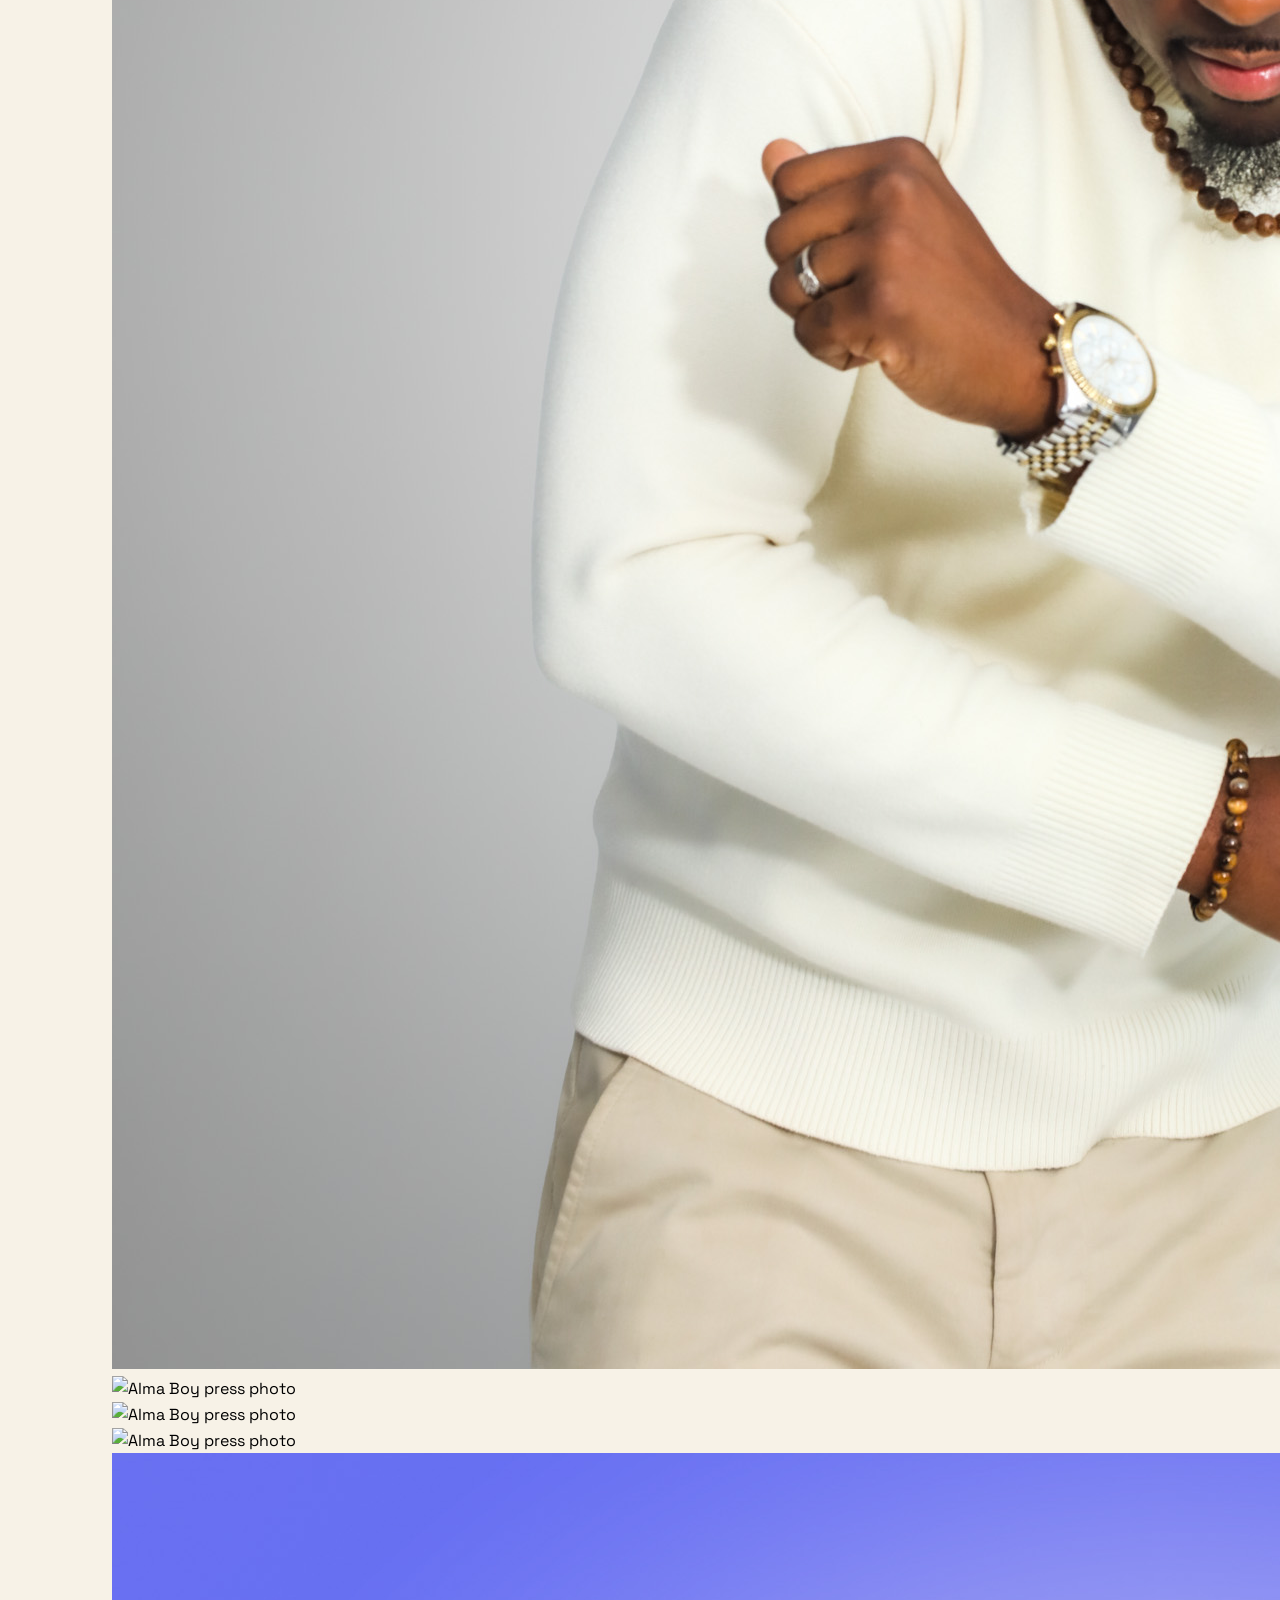
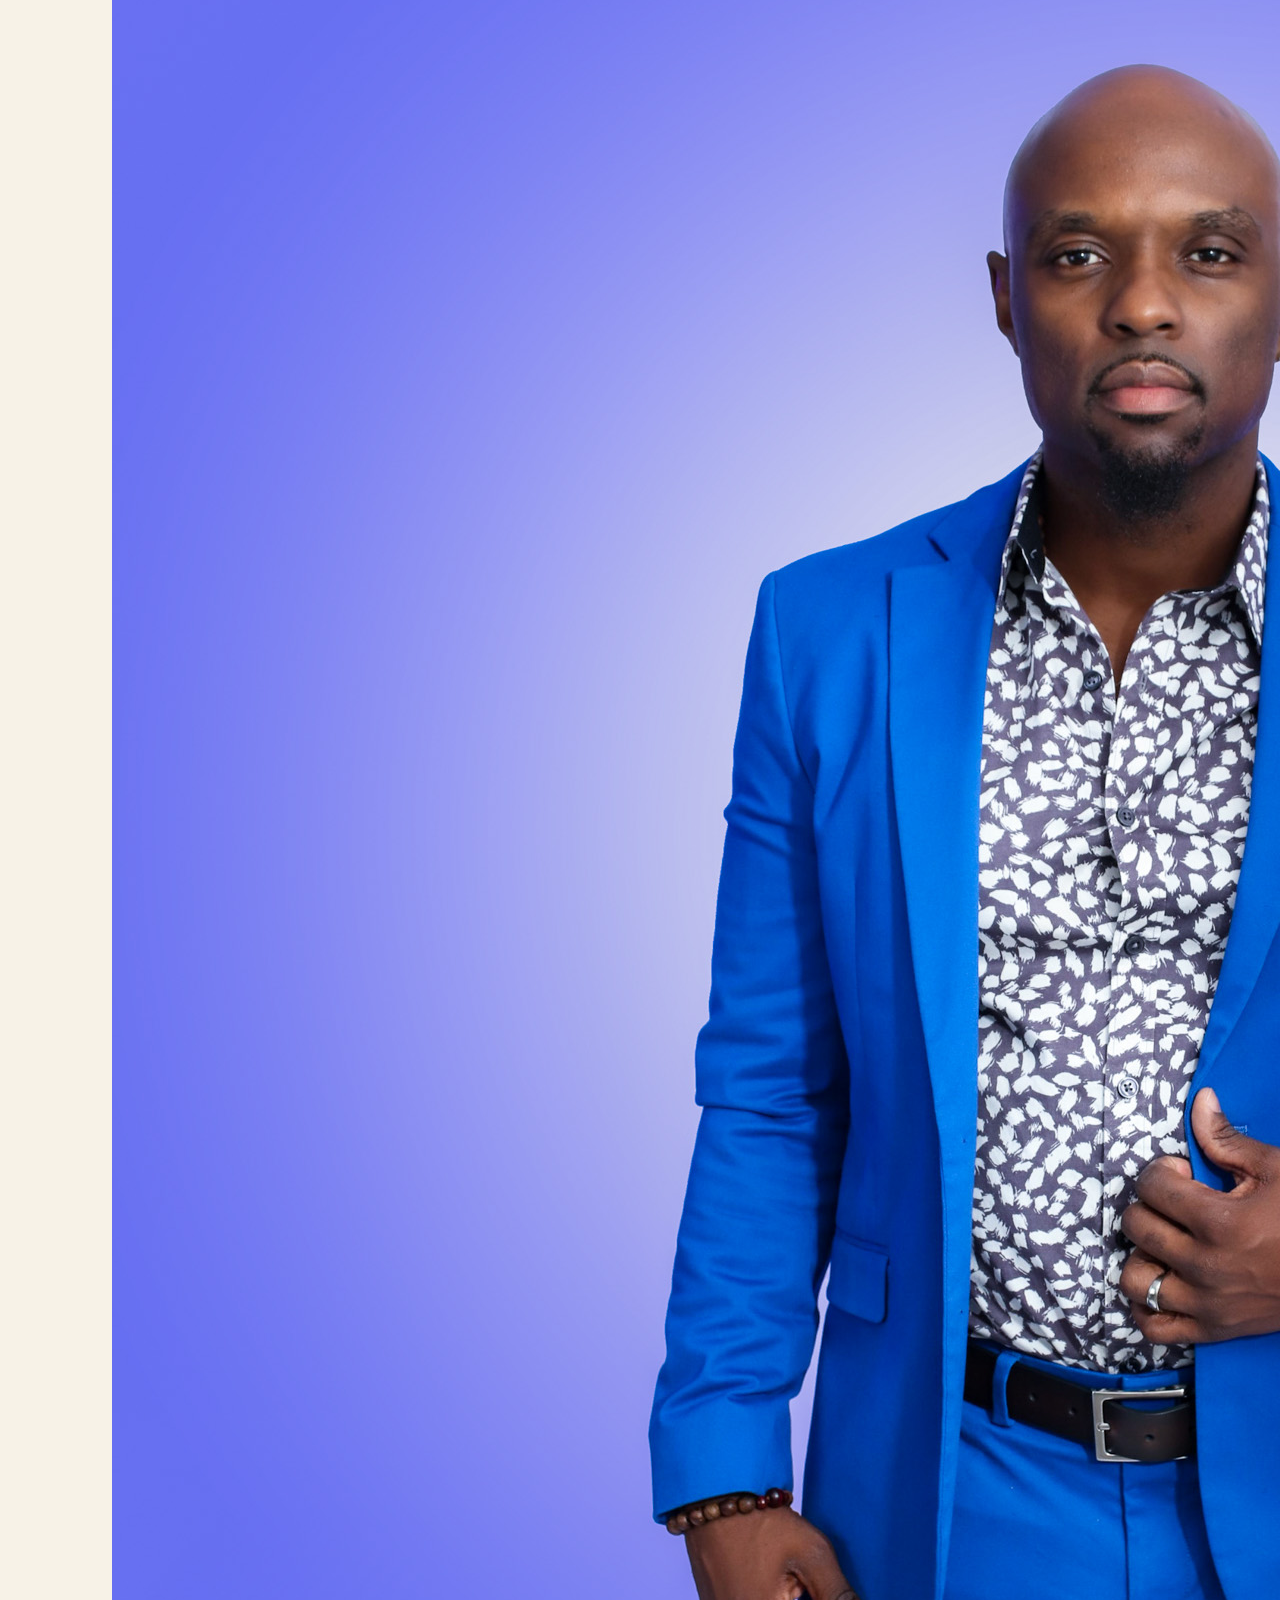
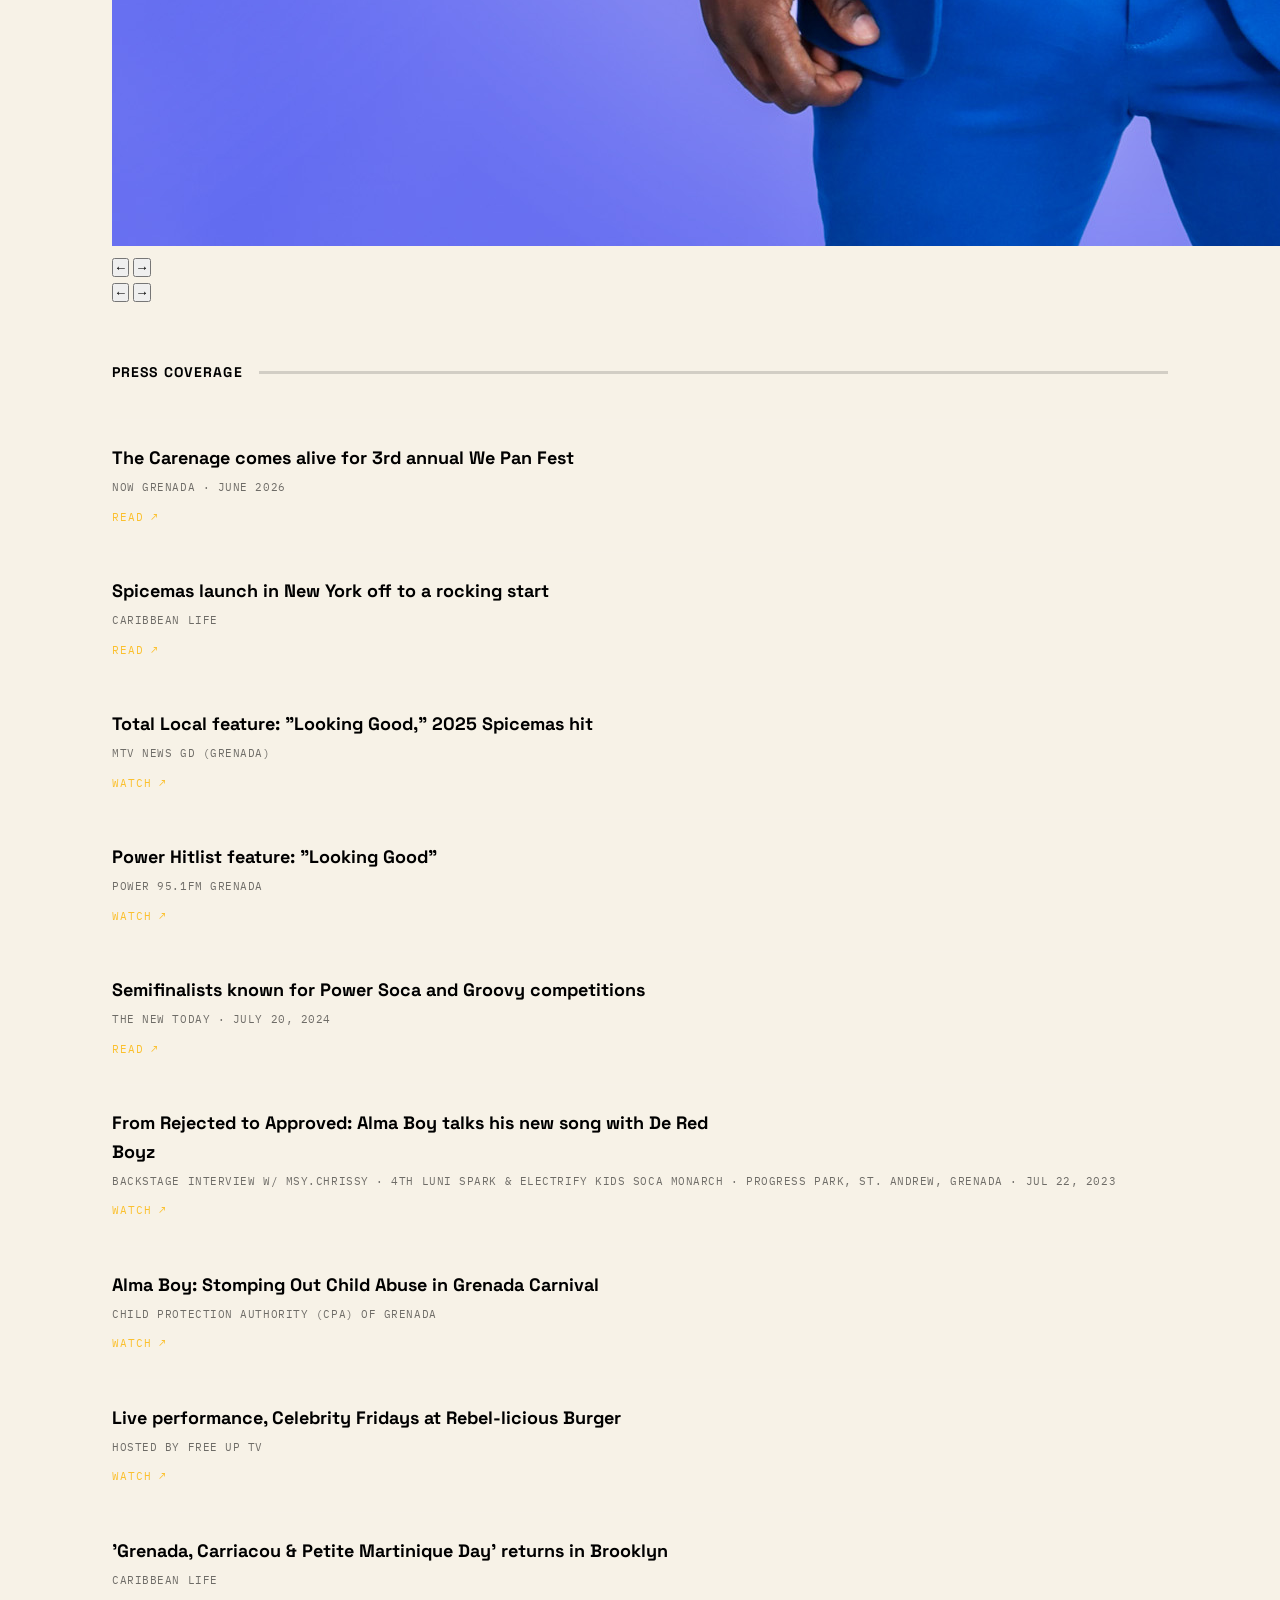
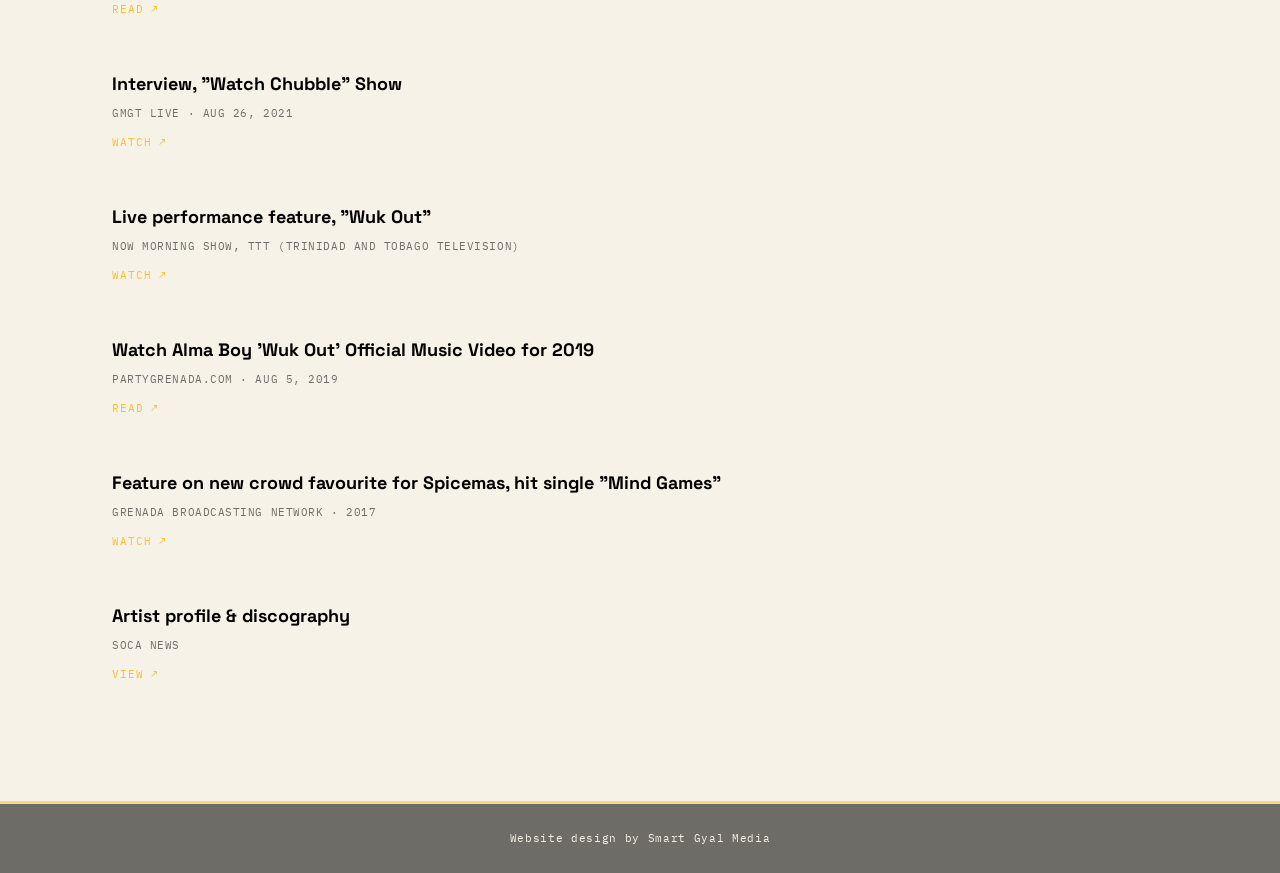
==== commit de23a6ea: "corrected html & css files 7.6.26 Uploaded older version of files. Made corrections as needed." ====
--- a/press.html
+++ b/press.html
@@ -98,6 +98,13 @@
           <a href="images/press-6.jpg" download class="download-link">Download &#8595;</a>
         </div>
 
+      </div>
+
+      <div class="carousel-controls">
+        <div class="carousel-arrows">
+          <button class="carousel-btn" id="pressPrev" aria-label="Previous photo">&#8592;</button>
+          <button class="carousel-btn" id="pressNext" aria-label="Next photo">&#8594;</button>
+        </div>
       </div>
 
       <div class="carousel-controls">
--- a/css/style.css
+++ b/css/style.css
@@ -619,12 +619,13 @@
 
 .live-carousel .flyer-frame {
   aspect-ratio: 4 / 5;
-  background: var(--black);
+  background: var(--cream);
   overflow: hidden;
   display: flex;
   align-items: center;
   justify-content: center;
   clip-path: polygon(0 0, 100% 0, 100% 100%, 20px 100%, 0 calc(100% - 20px));
+}
 }
 
 .live-carousel .flyer-frame img {
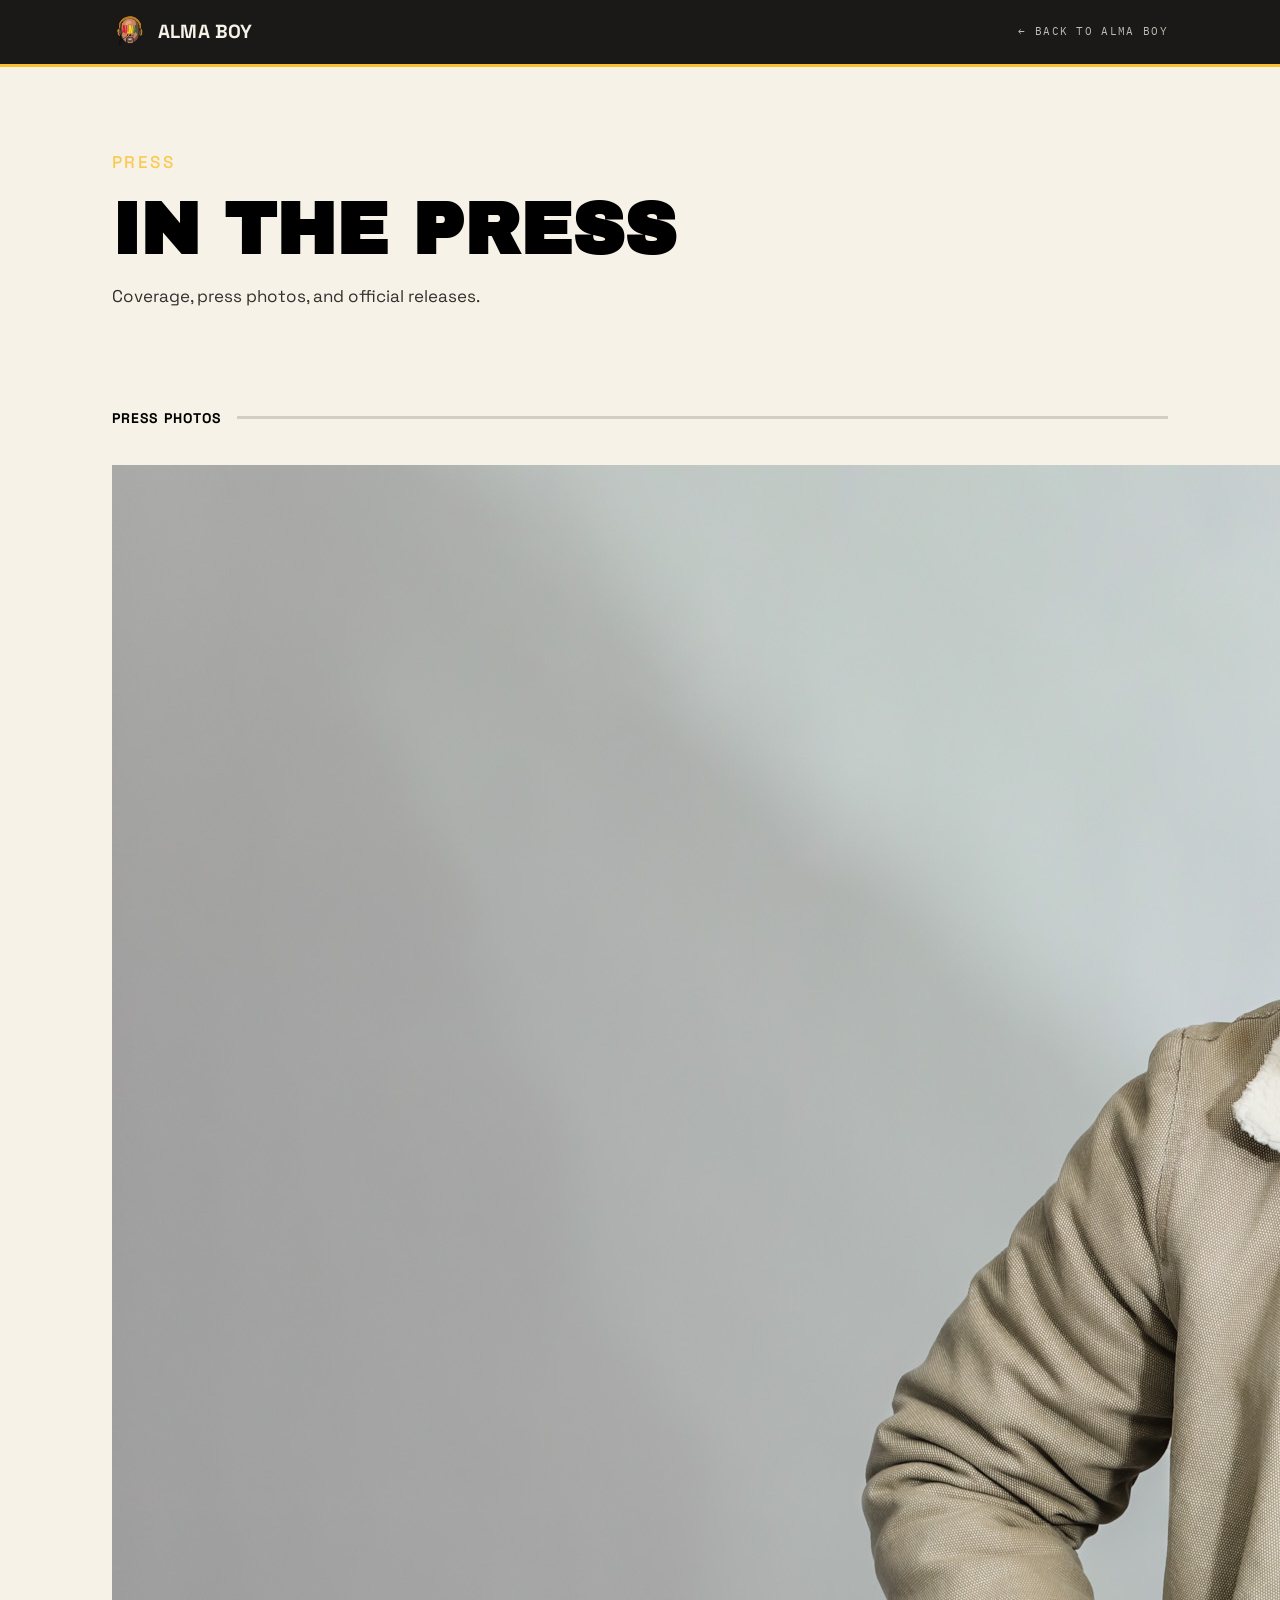
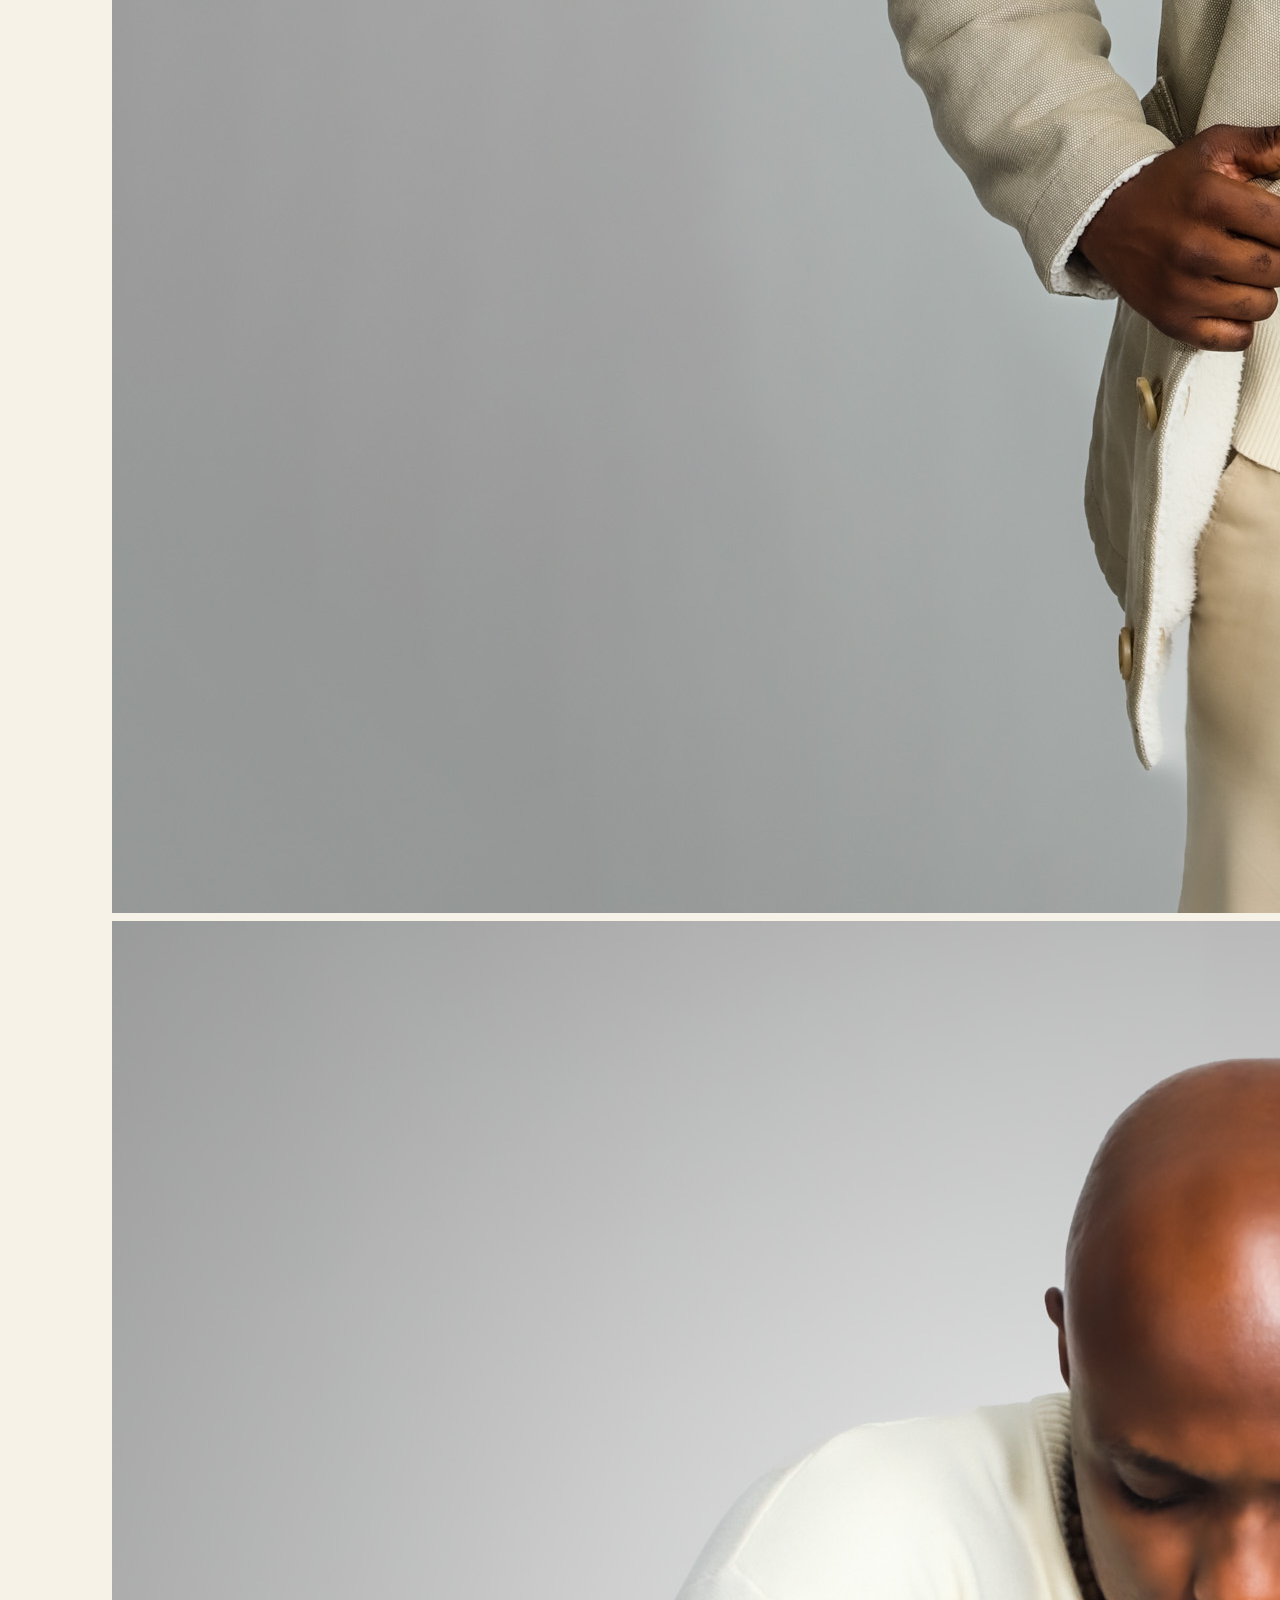
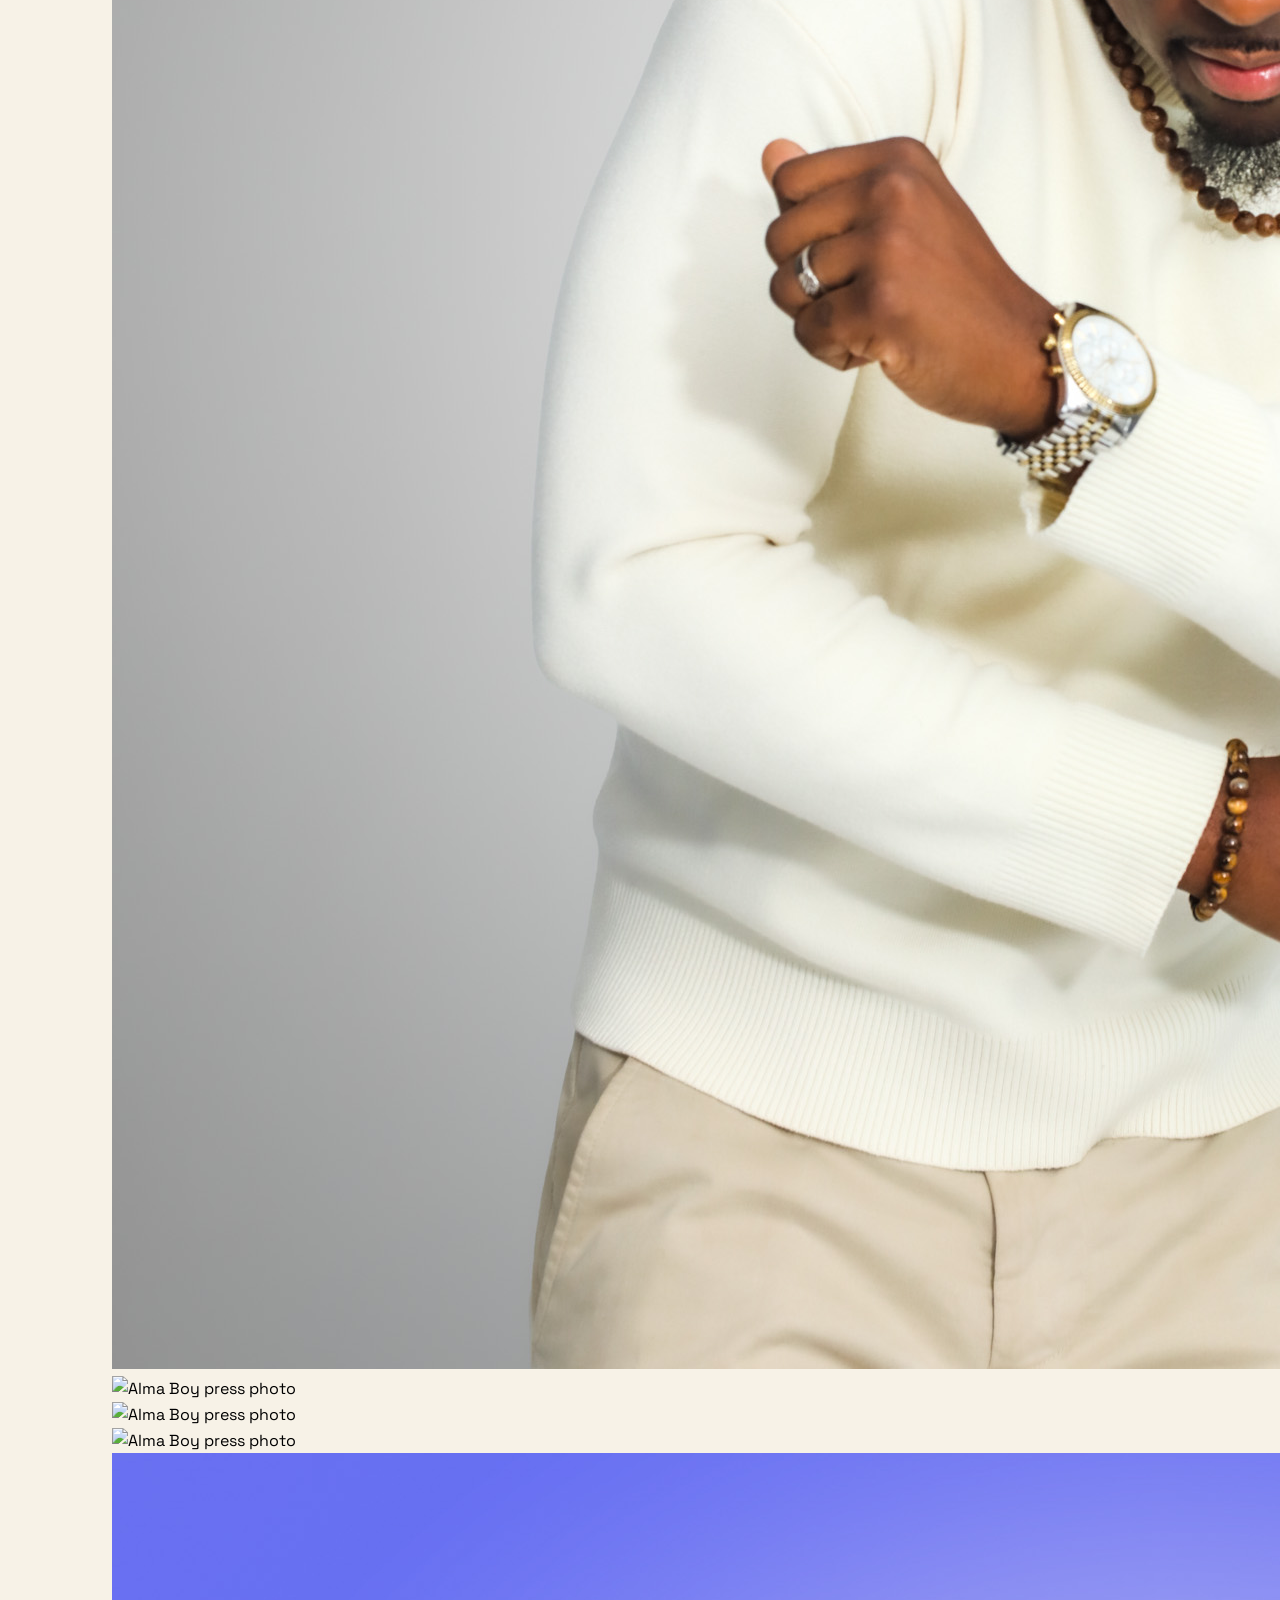
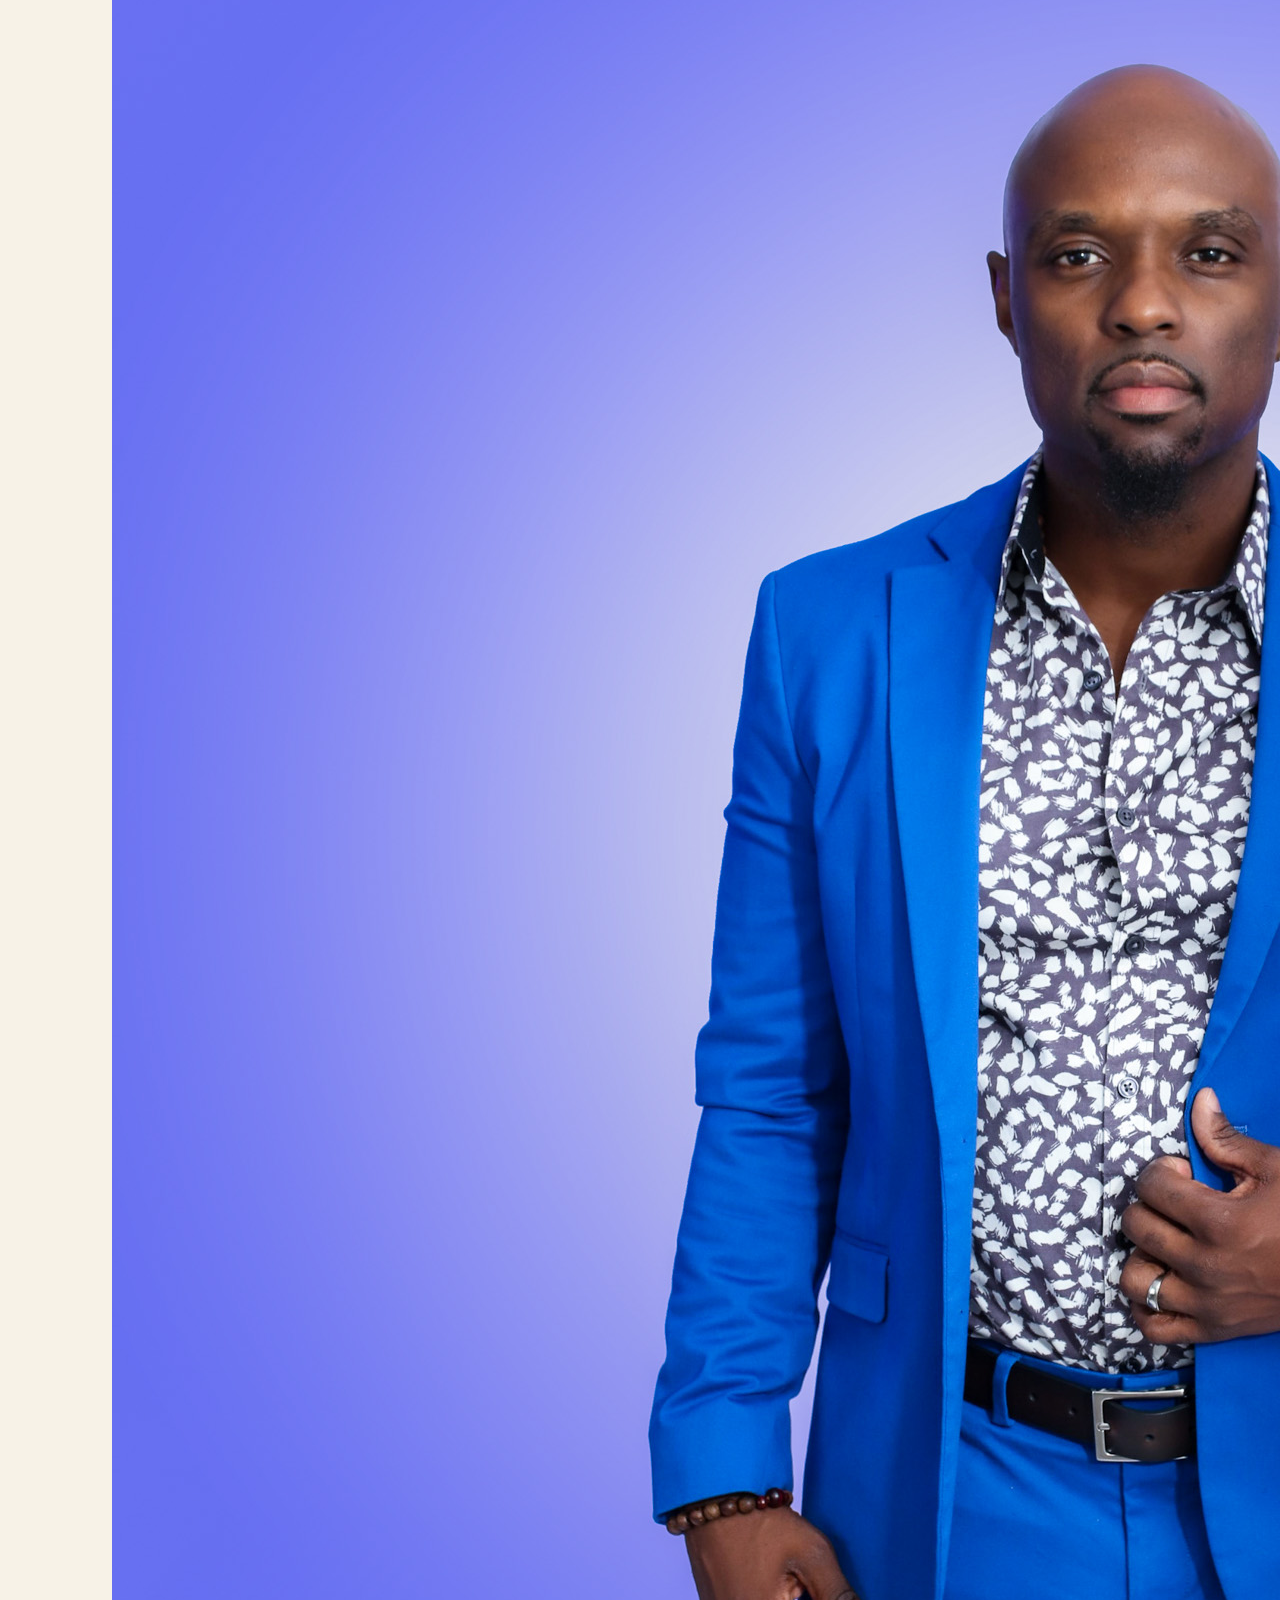
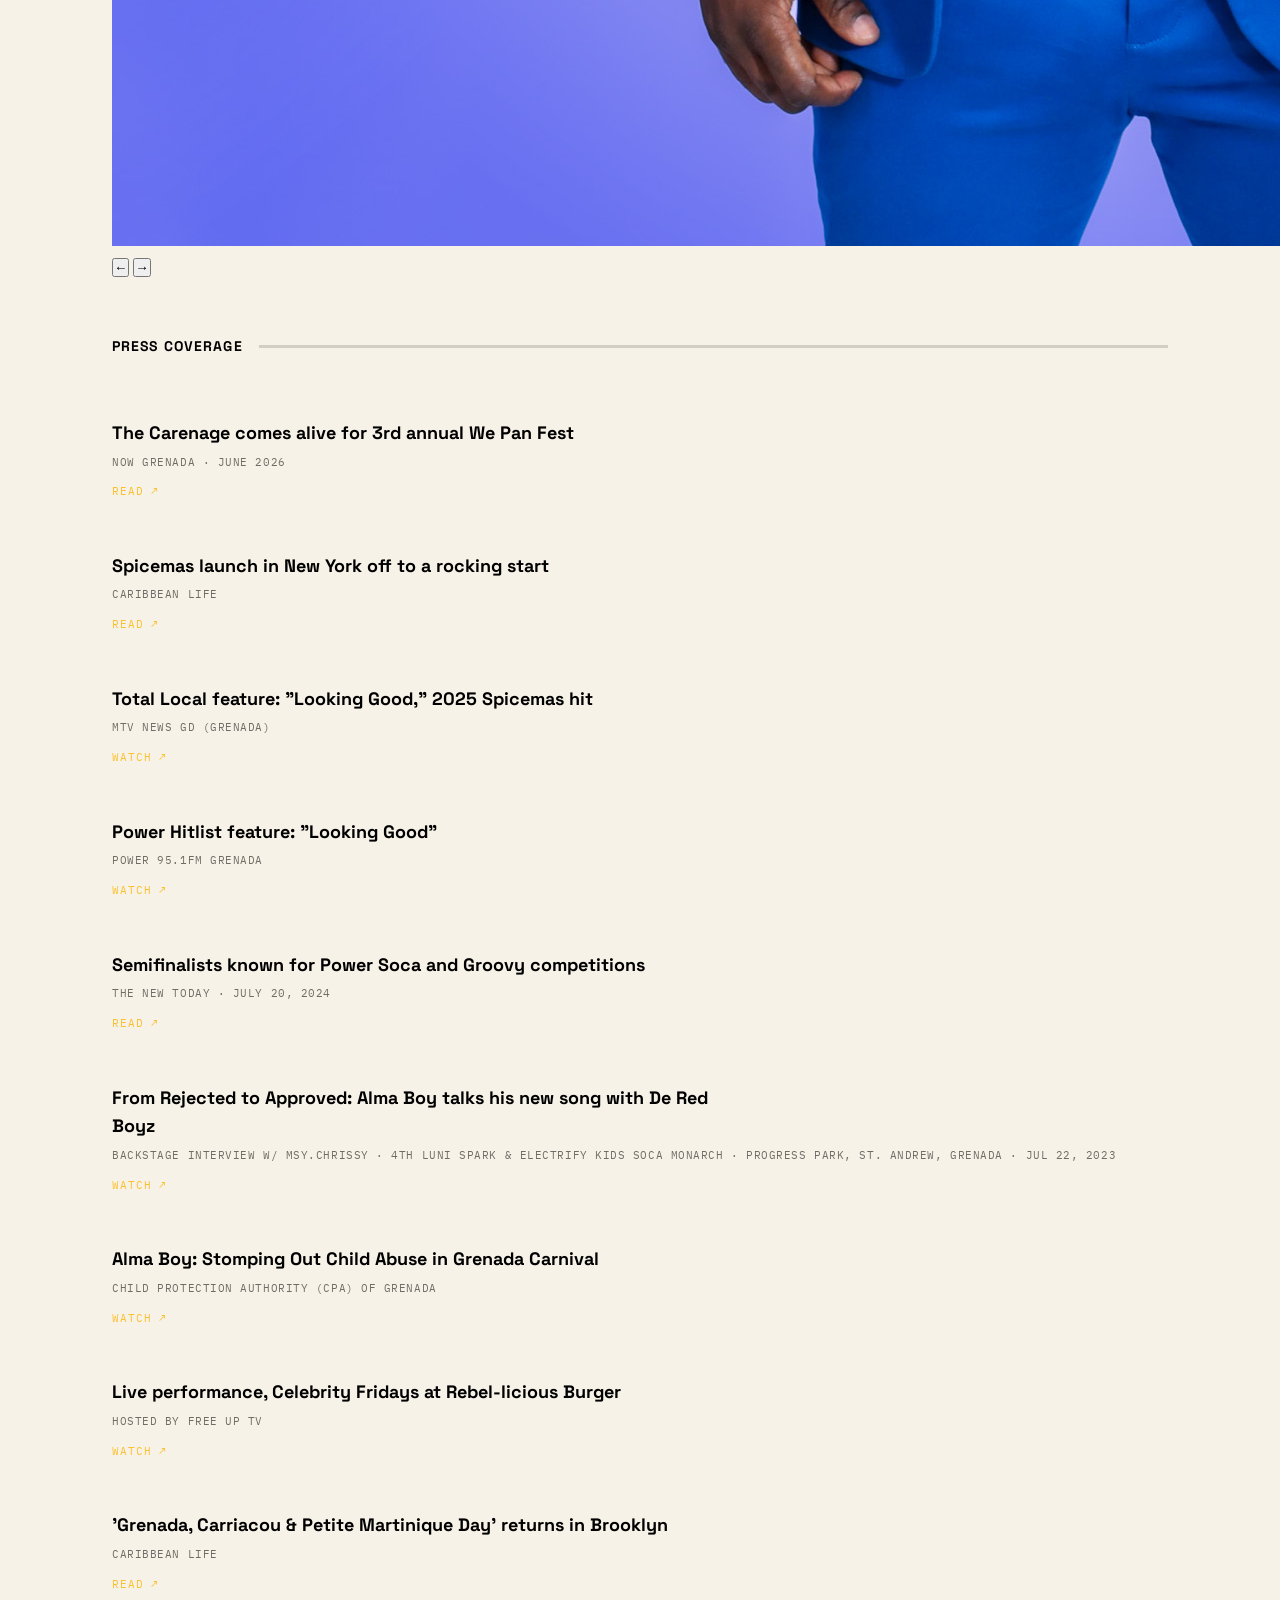
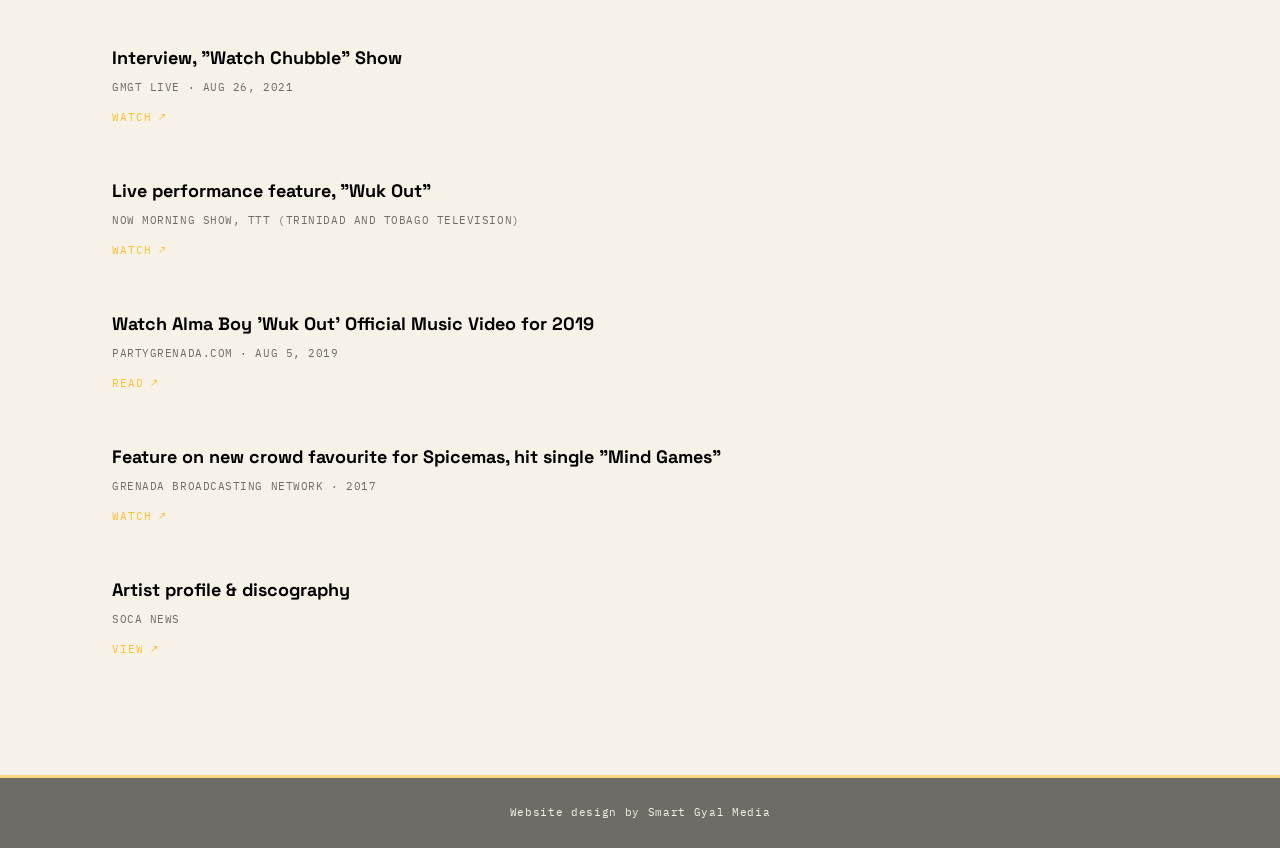
==== commit 62e094d5: "Update press.html removed a duplicate code for press photo carousel" ====
--- a/press.html
+++ b/press.html
@@ -98,13 +98,6 @@
           <a href="images/press-6.jpg" download class="download-link">Download &#8595;</a>
         </div>
 
-      </div>
-
-      <div class="carousel-controls">
-        <div class="carousel-arrows">
-          <button class="carousel-btn" id="pressPrev" aria-label="Previous photo">&#8592;</button>
-          <button class="carousel-btn" id="pressNext" aria-label="Next photo">&#8594;</button>
-        </div>
       </div>
 
       <div class="carousel-controls">
--- a/css/style.css
+++ b/css/style.css
@@ -592,7 +592,7 @@
 
 
 /* ==========================================================================
-   ALMA BOY LIVE SECTION
+   ALMA BOY LIVE SECTION (FLYERS)
    Horizontal carousel of event flyers.
    ========================================================================== */
 
@@ -625,7 +625,6 @@
   align-items: center;
   justify-content: center;
   clip-path: polygon(0 0, 100% 0, 100% 100%, 20px 100%, 0 calc(100% - 20px));
-}
 }
 
 .live-carousel .flyer-frame img {
